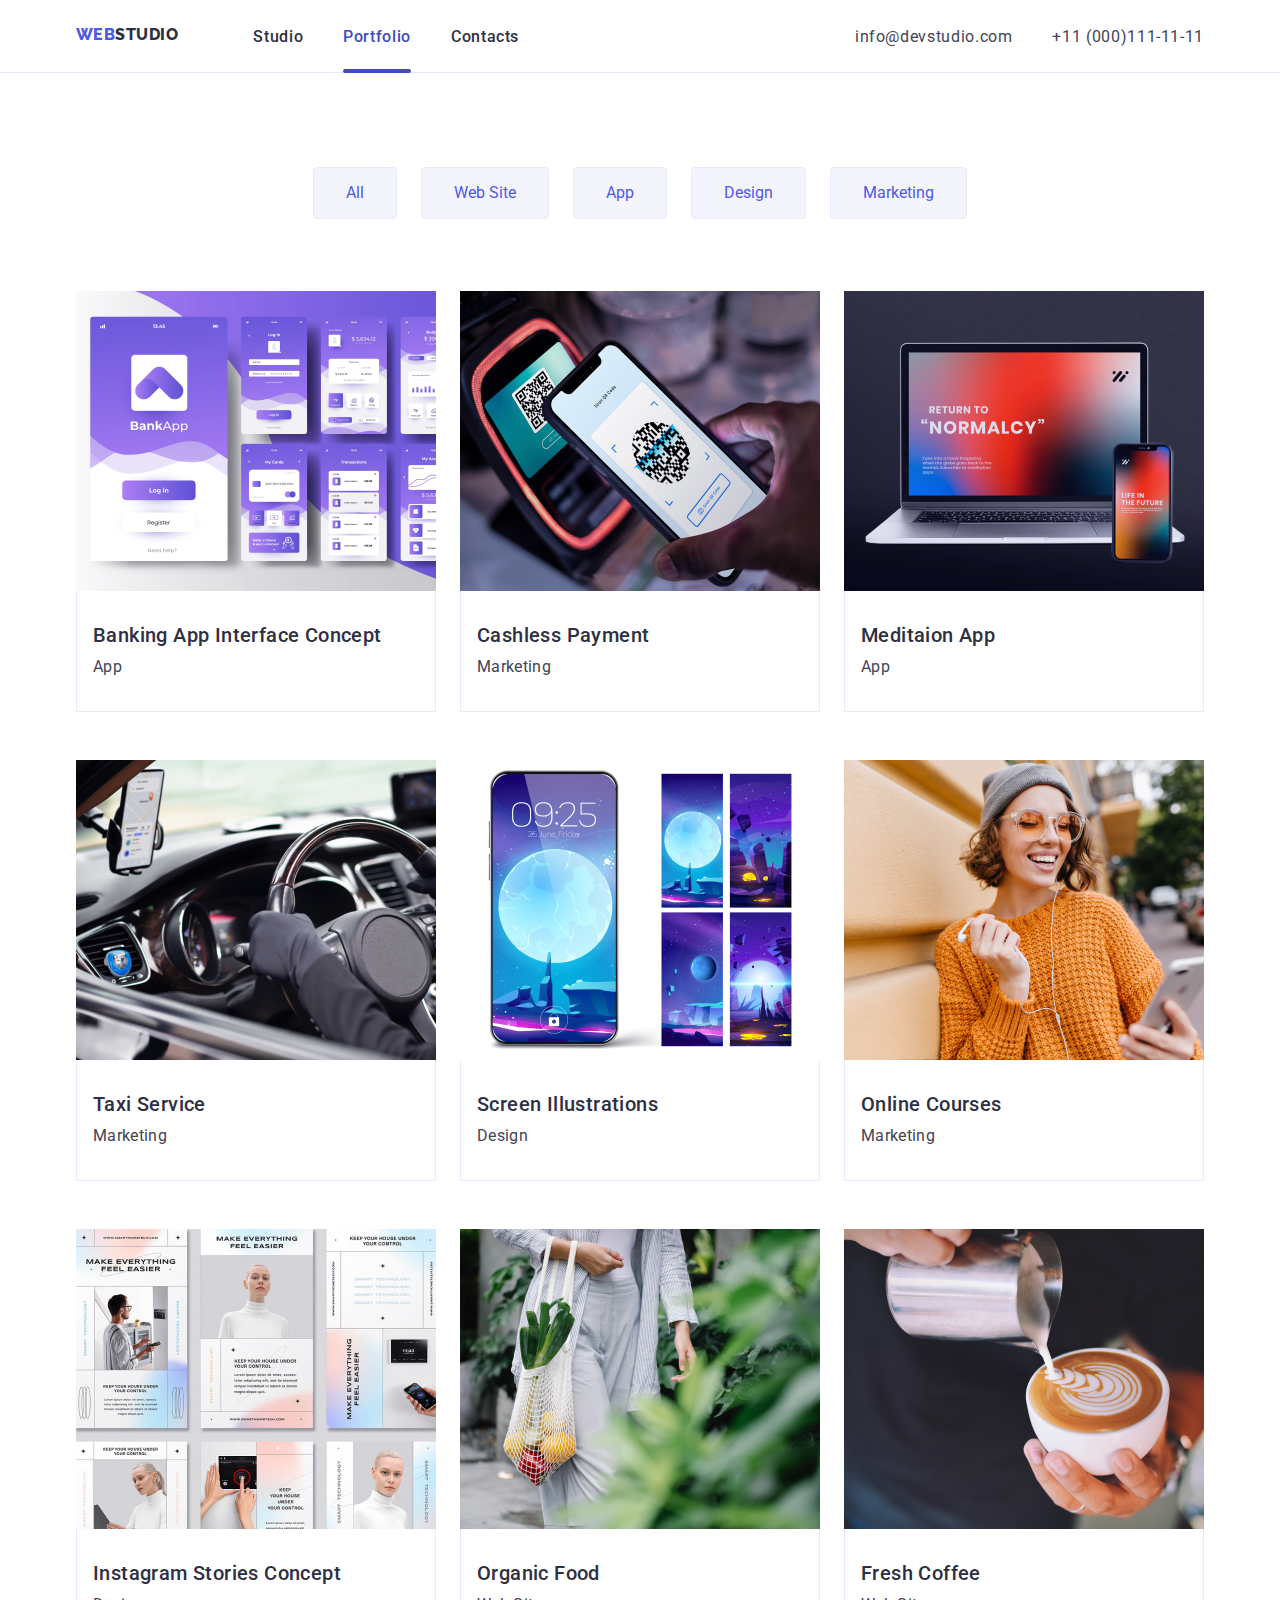
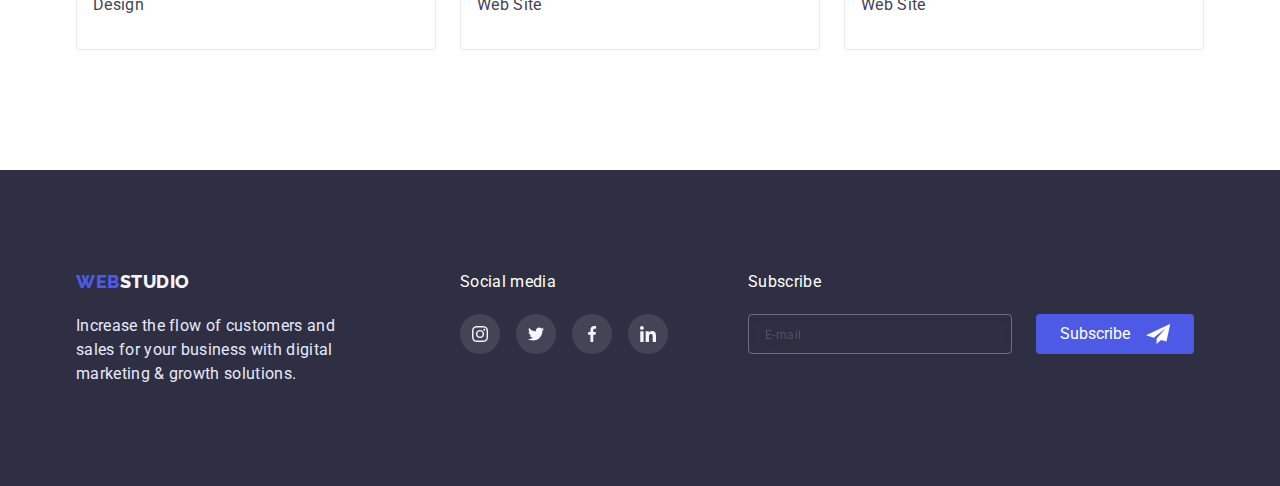
==== portfolio.html @ bab743cb "Initial commit" ====
<!DOCTYPE html>
<html lang="en">
<head>
	<meta http-equiv="X-UA-Compatible" content="IE=edge">
	<meta name="viewport" content="width=device-width, initial-scale=1.0">
	<meta charset="UTF-8">
	<link rel="stylesheet" href="style/modern-normalize.css">
	<link rel="stylesheet" href="style/style.css">
	<link rel="preconnect" href="https://fonts.googleapis.com">
	<link rel="preconnect" href="https://fonts.gstatic.com" crossorigin>
	<link href="https://fonts.googleapis.com/css2?family=Raleway:wght@800&family=Roboto:wght@400;500;700&display=swap"
	      rel="stylesheet">
	<title>studio</title>
</head>
<body>
<!--header-->
<header class="header">
	<div class="container">
		<nav class="header__nav nav">
			<a class="header__logo logo-text" href="#"><span>web</span>studio</a>
			<ul class="header__menu">
				<li class="header__menu-item">
					<a class="header__link" href="index.html">
						Studio
					</a>
				</li>
				<li class="header__menu-item">
					<a class="header__link current-page" href="portfolio.html">
						Portfolio
					</a>
				</li>
				<li class="header__menu-item">
					<a class="header__link" href="#">
						Contacts
					</a>
				</li>
			</ul>
			<ul class="header__contacts">
				<li class="header__contacts-item mail">
					<a class="header__contacts-link" href="mailto:info@devstudio.com">
						info@devstudio.com
					</a>
				</li>
				<li class="header__contacts-item phone">
					<a class="header__contacts-link" href="tel:+110001111111">
						+11 (000)111-11-11
					</a>
				</li>
			</ul>
		</nav>
	</div>
</header>
<!--main-->
<main>
	<section class="section portfolio__content">
		<div class="container">
			<ul class="portfolio__nav">
				<li class="portfolio__nav-items">
					<button class="portfolio__nav-btn" type="button">All</button>
				</li>
				<li class="portfolio__nav-items">
					<button class="portfolio__nav-btn" type="button">Web Site</button>
				</li>
				<li class="portfolio__nav-items">
					<button class="portfolio__nav-btn" type="button">App</button>
				</li>
				<li class="portfolio__nav-items">
					<button class="portfolio__nav-btn" type="button">Design</button>
				</li>
				<li class="portfolio__nav-items">
					<button class="portfolio__nav-btn" type="button">Marketing</button>
				</li>
			</ul>
			<ul class="portfolio__grid">
				<li class="portfolio__grid-cell">
					<a class="portfolio__grid-link" target="_blank" href="#">
						<div class="portfolio-link-img">
							<img class="portfolio__grid-img" alt="bank" src="./img/portfolio/desk/img-8.jpg">
							<div class="portfolio__grid_link-overflow">
								<div class="overflow">Р14 Stylish and User-Friendly App Design Concepts · Task Manager
									App · Calorie Tracker App · Exotic Fruit Ecommerce App · Cloud Storage App
								</div>
							</div>
						</div>
						<div class="portfolio__grid-sub">
							<h3>Banking App Interface Concept</h3>
							<p>App</p>
						</div>
					</a>
				</li>
				<li class="portfolio__grid-cell">
					<a class="portfolio__grid-link" target="_blank" href="#">
						<div class="portfolio-link-img">
							<img class="portfolio__grid-img" alt="payment" src="./img/portfolio/desk/img-7.jpg">
							<div class="portfolio__grid_link-overflow">
								<div class="overflow">Р14 Stylish and User-Friendly App Design Concepts · Task Manager
									App · Calorie Tracker App · Exotic Fruit Ecommerce App · Cloud Storage App
								</div>
							</div>
						</div>
						<div class="portfolio__grid-sub">
							<h3>Cashless Payment</h3>
							<p>Marketing</p>
						</div>
					</a>
				</li>
				<li class="portfolio__grid-cell">
					<a class="portfolio__grid-link" target="_blank" href="#">


						<div class="portfolio-link-img">
							<img class="portfolio__grid-img" alt="meditation" src="./img/portfolio/desk/img-6.jpg">
							<div class="portfolio__grid_link-overflow">
								<div class="overflow">Р14 Stylish and User-Friendly App Design Concepts · Task Manager
									App · Calorie Tracker App · Exotic Fruit Ecommerce App · Cloud Storage App
								</div>
							</div>
						</div>

						<div class="portfolio__grid-sub">
							<h3>Meditaion App</h3>
							<p>App</p>
						</div>
					</a>
				</li>
				<li class="portfolio__grid-cell">
					<a class="portfolio__grid-link" target="_blank" href="#">
						<div class="portfolio-link-img">
							<img class="portfolio__grid-img" alt="image taxi" src="./img/portfolio/desk/img-5.jpg">
							<div class="portfolio__grid_link-overflow">
								<div class="overflow">Р14 Stylish and User-Friendly App Design Concepts · Task Manager
									App · Calorie Tracker App · Exotic Fruit Ecommerce App · Cloud Storage App
								</div>
							</div>
						</div>
						<div class="portfolio__grid-sub">
							<h3>Taxi Service</h3>
							<p>Marketing</p>
						</div>
					</a>
				</li>
				<li class="portfolio__grid-cell">
					<a class="portfolio__grid-link" target="_blank" href="#">
						<div class="portfolio-link-img">
							<img class="portfolio__grid-img" alt="screen" src="./img/portfolio/desk/img-4.jpg">
							<div class="portfolio__grid_link-overflow">
								<div class="overflow">Р14 Stylish and User-Friendly App Design Concepts · Task Manager
									App · Calorie Tracker App · Exotic Fruit Ecommerce App · Cloud Storage App
								</div>
							</div>
						</div>

						<div class="portfolio__grid-sub">
							<h3>Screen Illustrations</h3>
							<p>Design</p>
						</div>
					</a>
				</li>
				<li class="portfolio__grid-cell">
					<a class="portfolio__grid-link" target="_blank" href="#">
						<div class="portfolio-link-img">
							<img class="portfolio__grid-img" alt="online courses" src="./img/portfolio/desk/img-3.jpg">
							<div class="portfolio__grid_link-overflow">
								<div class="overflow">Р14 Stylish and User-Friendly App Design Concepts · Task Manager
									App · Calorie Tracker App · Exotic Fruit Ecommerce App · Cloud Storage App
								</div>
							</div>
						</div>
						<div class="portfolio__grid-sub">
							<h3>Online Courses</h3>
							<p>Marketing</p>
						</div>
					</a>
				</li>
				<li class="portfolio__grid-cell">
					<a class="portfolio__grid-link" target="_blank" href="#">
						<div class="portfolio-link-img">
							<img class="portfolio__grid-img" alt="instagram stories"
							     src="./img/portfolio/desk/img-2.jpg">
							<div class="portfolio__grid_link-overflow">
								<div class="overflow">Р14 Stylish and User-Friendly App Design Concepts · Task Manager
									App · Calorie Tracker App · Exotic Fruit Ecommerce App · Cloud Storage App
								</div>
							</div>
						</div>
						<div class="portfolio__grid-sub">
							<h3>Instagram Stories Concept</h3>
							<p>Design</p>
						</div>
					</a>
				</li>
				<li class="portfolio__grid-cell">
					<a class="portfolio__grid-link" target="_blank" href="#">
						<div class="portfolio-link-img">
							<img class="portfolio__grid-img" alt="organic food" src="./img/portfolio/desk/img-1.jpg">
							<div class="portfolio__grid_link-overflow">
								<div class="overflow">Р14 Stylish and User-Friendly App Design Concepts · Task Manager
									App · Calorie Tracker App · Exotic Fruit Ecommerce App · Cloud Storage App
								</div>
							</div>
						</div>
						<div class="portfolio__grid-sub">
							<h3>Organic Food</h3>
							<p>Web Site</p>
						</div>
					</a>
				</li>
				<li class="portfolio__grid-cell">
					<a class="portfolio__grid-link" target="_blank" href="#">
						<div class="portfolio-link-img">
							<img class="portfolio__grid-img" alt="fresh coffee" src="./img/portfolio/desk/img.jpg">
							<div class="portfolio__grid_link-overflow">
								<div class="overflow">Р14 Stylish and User-Friendly App Design Concepts · Task Manager
									App · Calorie Tracker App · Exotic Fruit Ecommerce App · Cloud Storage App
								</div>
							</div>
						</div>
						<div class="portfolio__grid-sub">
							<h3>Fresh Coffee</h3>
							<p>Web Site</p>
						</div>
					</a>
				</li>
			</ul>
		</div>
	</section>
</main>
<!--footer-->
<footer class="footer">
	<div class="container">
		<div class="footer__logo">
			<a class="footer__logo-link logo-text footer__margin" href="#">
				<span>web</span>studio
			</a>
			<p>
				Increase the flow of customers and sales for your business with digital marketing & growth solutions.
			</p>
		</div>
		<div class="footer__social">
			<p class="footer__margin">Social media</p>
			<ul class="social__icons">
				<li class="social__icon">
					<a href="#" class="social__svg-bg">
						<svg>
							<use xlink:href="./img/svg/sprite.svg#icon-instagram-2"></use>
						</svg>
					</a>
				</li>
				<li class="social__icon">
					<a href="#" class="social__svg-bg">
						<svg>
							<use xlink:href="./img/svg/sprite.svg#icon-twitter-1"></use>
						</svg>
					</a>
				</li>
				<li class="social__icon">
					<a href="#" class="social__svg-bg">
						<svg>
							<use xlink:href="./img/svg/sprite.svg#icon-facebook-1"></use>
						</svg>
					</a>
				</li>
				<li class="social__icon">
					<a href="#" class="social__svg-bg">
						<svg>
							<use xlink:href="./img/svg/sprite.svg#icon-linkedin-1"></use>
						</svg>
					</a>
				</li>
			</ul>
		</div>
		<div class="footer__subscribe">
			<p class="footer__margin">Subscribe</p>
			<div class="footer__subscribe-form">
				<label for="e-mail"></label>
				<input type="email" name="e-mail" id="e-mail" placeholder="E-mail">
				<button class="subscribe-btn" type="submit">Subscribe
					<svg>
						<use xlink:href="./img/svg/sprite.svg#icon-icon-send"></use>
					</svg>
				</button>
			</div>
		</div>
	</div>
</footer>
</body>
</html>
---- style/style.css ----
:root {
	/*focused / active states / links*/
	--color-iris       : #4d5ae5;

	/*call to actions*/
	--color-cta-ocean  : #404bbf;

	/*overlays / shadows / headings*/
	--color-navyblue   : #2e2f42;

	/*valid fields / success messages*/
	--color-green      : #31d0aa;

	/*body text*/
	--color-stale      : #434455;

	/*helper text  /  deemphasized text*/
	--color-lightstale : #8e8f99;

	/*accent color / hairlines  /subtle backgrounds*/
	--color-cornflover : #e7e9fc;

	/*light mode backgrounds and light mode Dialogs/alerts*/
	--color-cloud      : #f4f4fd;

	/*overlay modal*/
	--color-nbmodal    : #2e2f42;

	/*hero image background*/
	--color-bg-grey    : #2e2f42 .7;
	}


img {
	display   : block;
	max-width : 100%;
	}


ol, ul {
	list-style : none;
	padding    : 0;
	margin     : 0;
	}


button {
	display          : block;
	cursor           : pointer;
	padding          : 16px 32px;
	border           : none;
	border-radius    : 4px;
	background-color : var(--color-iris);
	color            : #ffffff;
	transition       : background-color 250ms cubic-bezier(0.4, 0, 0.2, 1), box-shadow 250ms cubic-bezier(0.4, 0, 0.2, 1);
	}


button:hover,
button:focus,
button:active {
	box-shadow       : 0 4px 4px rgba(0, 0, 0, 0.15);
	background-color : var(--color-cta-ocean);
	}


body {
	position       : relative;
	font-family    : "Roboto", sans-serif;
	font-weight    : 400;
	font-size      : 16px;
	letter-spacing : 0.02em;
	line-height    : calc(24 / 16);
	color          : var(--color-navyblue);
	}


h1, h2, h3, h4, h5, p {
	margin : 0;
	}


h1 {
	font-weight    : 700;
	font-size      : 56px;
	letter-spacing : 0.02em;
	line-height    : calc(60 / 56);
	}


h2 {
	font-weight    : 700;
	font-size      : 36px;
	letter-spacing : 0.02em;
	line-height    : calc(40 / 36);
	}


h3 {
	font-weight    : 500;
	font-size      : 20px;
	letter-spacing : 0.02em;
	line-height    : calc(24 / 20);
	}


a {
	font-weight     : 700;
	font-size       : 12px;
	letter-spacing  : 0.04em;
	line-height     : calc(16 / 12);
	text-decoration : underline;
	color           : var(--color-iris);
	transition      : color 250ms cubic-bezier(0.4, 0, 0.2, 1), fill 250ms cubic-bezier(0.4, 0, 0.2, 1);
	}


svg {
	transition : fill 250ms cubic-bezier(0.4, 0, 0.2, 1);
	}


a:focus,
a:hover,
a:active {
	color : var(--color-cta-ocean);
	}


.container {
	width     : 100%;
	max-width : 1158px;
	padding   : 0 15px;
	margin    : 0 auto;
	}


.section {
	padding-top    : 120px;
	padding-bottom : 120px;
	}


/*log*/
.logo-text {
	font-family     : "Raleway", sans-serif;
	font-weight     : 800;
	font-size       : 18px;
	line-height     : calc(24 / 18);
	letter-spacing  : 0.03em;
	text-transform  : uppercase;
	text-decoration : none;
	color           : var(--color-navyblue);
	transition      : fill 250ms cubic-bezier(0.4, 0, 0.2, 1);
	}


.logo-text span {
	color : var(--color-iris);
	}


/*header */

.header {
	padding       : 24px 0;
	border-bottom : 1px solid var(--color-cornflover)
	}


.header a {
	font-size       : 16px;
	text-decoration : none;
	vertical-align  : middle;
	}


.header__nav {
	display : flex;
	}


.header__logo {
	margin-right : 75px;
	color        : var(--color-navyblue);
	}


.header__menu {
	display      : flex;
	margin-right : auto;
	gap          : 40px;
	}


.header__link {
	color : var(--color-navyblue)
	}


.header__menu a {
	font-weight : 500;
	}


.header__contacts {
	display         : flex;
	justify-content : end;
	gap             : 40px;
	}


.header__contacts-link {
	font-weight : 400;
	color       : var(--color-stale);
	}


.header__menu-item {
	position   : relative;
	transition : color 250ms cubic-bezier(0.4, 0, 0.2, 1);
	}


.header__menu-item:focus,
.header__menu-item:hover,
.header__menu-item:active {
	color : var(--color-cta-ocean);
	}


.current-page {
	color : var(--color-cta-ocean);
	}


.current-page::before {
	position         : absolute;
	bottom           : -25px;
	content          : "";
	width            : 100%;
	height           : 4px;
	background-color : var(--color-cta-ocean);
	border-radius    : 2px;
	}


/*hero*/

.hero {
	padding         : 188px 0;
	background      : linear-gradient(rgba(46, 47, 66, 0.7), rgba(46, 47, 66, 0.7)
	), url("../img/studio/desk/hero/people-office 1.jpg");
	background-size : cover;
	}


.hero__h1 {
	text-align    : center;
	color         : #ffffff;
	margin-bottom : 48px;
	}


.hero__btn {
	margin : 0 auto;
	}


/*feature*/

.feature__blocks {
	display : flex;
	gap     : 24px;
	}


.feature__block h3 {
	margin : 8px 0;
	}


.feature__block p {
	color : var(--color-stale);
	}


.feature__block-img {
	padding          : 24px 100px;
	background-color : var(--color-cloud);
	}


.feature__block svg {
	height : 64px;
	width  : 64px;
	}


/*what are we doing*/

.about {
	padding-top : 0;
	}


.about__h2 {
	text-align    : center;
	margin-bottom : 72px;
	}


.about__images {
	display         : flex;
	justify-content : space-between;
	}


/*team*/

.team {
	background-color : var(--color-cloud);
	}


.team__h2 {
	text-align    : center;
	margin-bottom : 72px;
	}


.team__cards {
	display         : flex;
	justify-content : space-around;
	}


.team__card {
	background-color : #ffffff;
	box-shadow       : 0 1px 6px rgba(46, 47, 66, 0.08), 0 1px 1px rgba(46, 47, 66, 0.16), 0 2px 1px rgba(46, 47, 66, 0.08);
	border-radius    : 0 0 4px 4px;
	}


.team__card-text {
	padding    : 32px 16px;
	text-align : center;
	}


.team__card-text p {
	margin : 8px 0;
	color  : var(--color-stale);
	}


.social__icons {
	display : flex;
	gap     : 24px;
	}


.social__svg-bg svg {
	display : block;
	width   : 16px;
	height  : 16px;
	}


.social__svg-bg {
	display          : block;
	padding          : 12px;
	border-radius    : 50px;
	background-color : var(--color-iris);
	fill             : var(--color-cloud);
	transition       : background-color 250ms cubic-bezier(0.4, 0, 0.2, 1);
	}


.social__svg-bg:hover,
.social__svg-bg:focus,
.social__svg-bg:active {
	background-color : var(--color-cta-ocean);
	}


/*customers*/

.customers__h2 {
	text-align    : center;
	margin-bottom : 72px;
	}


.customers__cards {
	display         : flex;
	justify-content : space-around;
	}


.customers__card {
	display : block;
	}


.customers__link {
	display       : block;
	padding       : 16px 32px;
	border        : 1px solid var(--color-lightstale);
	border-radius : 4px;
	fill          : var(--color-lightstale);
	transition    : fill 250ms cubic-bezier(0.4, 0, 0.2, 1), border-color 250ms cubic-bezier(0.4, 0, 0.2, 1);
	}


.customers__link svg {
	width  : 102px;
	height : 56px;

	}


.customers__link:hover,
.customers__link:focus,
.customers__link:active {
	fill         : var(--color-cta-ocean);
	border-color : var(--color-cta-ocean);
	}


/*footer*/
.footer {
	padding          : 100px 0;
	background-color : var(--color-navyblue);
	color            : #ffffff;
	}


.footer .container {
	display : flex;
	}


.footer__logo {
	margin-right : 120px;
	}


.footer__logo-link {
	color : var(--color-cloud);
	}


.footer__logo p {
	color     : var(--color-cornflover);
	max-width : 264px;
	}


.footer__social {
	max-width    : 208px;
	margin-right : 80px;
	}


.footer__social .social__icons {
	gap : 16px;
	}


.footer__social .social__svg-bg {
	background: rgba(255, 255, 255, 0.1);
	border-radius : 50px;
	transition: background-color 250ms cubic-bezier(0.4, 0, 0.2, 1);
	}


.footer__social .social__svg-bg:hover,
.footer__social .social__svg-bg:active,
.footer__social .social__svg-bg:focus {
	background-color : var(--color-green);
	}


.footer__subscribe-form {
	display : flex;
	}


.footer__subscribe-form input {
	display          : block;
	margin-right     : 24px;
	width            : 264px;
	background-color : transparent;
	border           : 1px solid rgba(255, 255, 255, 0.3);
	filter           : drop-shadow(0px 4px 4px rgba(0, 0, 0, 0.15));
	border-radius    : 4px;
	padding          : 8px 0 8px 16px;
	transition: box-shadow 250ms cubic-bezier(0.4, 0, 0.2, 1), border-color 250ms cubic-bezier(0.4, 0, 0.2, 1);
	}


.footer__subscribe-form input:focus {
	border-color : var(--color-iris);
	outline      : none;
	box-shadow   : 0 2px 5px rgba(0, 0, 0, 0.2);
	}

.footer__subscribe-form input:hover{
	border-color : var(--color-cta-ocean);
	}



.subscribe-btn {
	align-items : center;
	padding     : 8px 24px;
	display     : flex;
	gap         : 16px;
	fill        : #ffffff;
	}


.subscribe-btn svg {
	display : block;
	height  : 24px;
	width   : 24px;
	}


.footer__margin {
	display       : block;
	margin-bottom : 20px;
	}


/*portfolio*/
.portfolio__content {
	padding-top : 94px;
	}


.portfolio__nav {
	display         : flex;
	margin-bottom   : 72px;
	justify-content : center;
	gap             : 24px;
	}


.portfolio__nav-btn {
	background : var(--color-cloud);
	border     : 1px solid var(--color-cornflover);
	color      : var(--color-iris);
	transition : color 250ms cubic-bezier(0.4, 0, 0.2, 1), border-color 250ms cubic-bezier(0.4, 0, 0.2, 1), box-shadow 250ms cubic-bezier(0.4, 0, 0.2, 1), background-color 250ms cubic-bezier(0.4, 0, 0.2, 1);
	}


.portfolio__nav-btn:hover,
.portfolio__nav-btn:focus,
.portfolio__nav-btn:active {
	color        : #ffffff;
	border-color : var(--color-cta-ocean);
	box-shadow   : 0 3px 1px rgba(0, 0, 0, 0.1), 0 2px 1px rgba(0, 0, 0, 0.08), 0 2px 2px rgba(0, 0, 0, 0.12);
	}


.portfolio__grid {
	display         : flex;
	flex-wrap       : wrap;
	gap             : 48px 24px;
	justify-content : center;
	}


.portfolio__grid-link {
	text-decoration : none;
	}


.portfolio__grid-cell {
	transition : box-shadow 250ms cubic-bezier(0.4, 0, 0.2, 1);
	}


.portfolio__grid-cell:hover,
.portfolio__grid-cell:focus {
	box-shadow : 0 2px 1px rgba(46, 47, 66, 0.08), 0 1px 1px rgba(46, 47, 66, 0.16), 0 1px 6px rgba(46, 47, 66, 0.08);
	}


.portfolio__grid-sub {
	border     : 1px solid #e7e9fc;
	border-top : none;
	padding    : 32px 16px;
	}


.portfolio__grid-sub h3 {
	margin-bottom : 8px;
	color         : var(--color-navyblue);
	}


.portfolio__grid-sub p {
	color          : var(--color-stale);
	font-weight    : 400;
	font-size      : 16px;
	letter-spacing : 0.02em;
	line-height    : calc(24 / 16);
	}


.portfolio-link-img {
	position : relative;
	overflow : hidden;
	}


.portfolio__grid_link-overflow {
	bottom         : 0;
	height         : 0;
	position       : absolute;
	font-weight    : 400;
	font-size      : 16px;
	letter-spacing : 0.02em;
	line-height    : calc(24 / 16);
	color          : var(--color-cloud);
	background     : var(--color-iris);
	transition     : height 250ms cubic-bezier(0.4, 0, 0.2, 1);
	}


.overflow {
	padding : 40px 32px;
	}


.portfolio__grid-link:hover .portfolio__grid_link-overflow {
	height     : 100%;
	}


/*modal*/

.is-hidden {
	visibility     : hidden;
	opacity        : 0;
	pointer-events : none;
	}


.backdrop {
	transition: opacity 250ms cubic-bezier(0.4, 0, 0.2, 1),visibility 250ms cubic-bezier(0.4, 0, 0.2, 1);
	position         : fixed;
	top              : 0;
	left             : 0;
	width            : 100%;
	height           : 100%;
	background-color : rgba(0, 0, 0, 0.4);
	backdrop-filter  : blur(1px);
	align-items      : center;
	}


.modal {
	position         : relative;
	top              : 50%;
	left             : 50%;
	transform        : translateX(-50%) translateY(-50%);
	width            : 408px;
	min-height       : 584px;
	background-color : white;
	border-radius    : 4px;
	}


.modal__container {
	padding : 72px 24px 24px;
	}


.modal-form .modal__input {
	width         : 100%;
	height        : 40px;
	border-radius : 4px;
	border        : 1px solid #21212120;
	padding       : 11px 0 11px 38px;
	transition    : border-color 250ms cubic-bezier(0.4, 0, 0.2, 1), box-shadow 250ms cubic-bezier(0.4, 0, 0.2, 1);
	}


.modal-form .modal__input:focus {
	border-color : var(--color-iris);
	outline      : none;
	box-shadow   : 0 2px 5px rgba(0, 0, 0, 0.2);
	}


.modal-form .modal__input:focus + .modal-svg {
	fill : var(--color-iris);
	}
.modal input:hover + .modal-svg{
	fill : var(--color-iris);
	}

.modal-svg {
	position   : absolute;
	left       : 16px;
	bottom     : 8px;
	transition : fill 250ms cubic-bezier(0.4, 0, 0.2, 1);
	}


.field {
	position      : relative;
	height        : 58px;
	margin-bottom : 8px;
	}


.modal-form label {
	display        : flex;
	margin-bottom  : 4px;
	font-size      : 12px;
	line-height    : calc(14 / 12);
	color          : var(--color-lightstale);
	letter-spacing : 0.01em;
	}


.modal__h3 {
	font-size     : 16px;
	line-height   : calc(24 / 16);
	margin-bottom : 16px;
	text-align    : center;
	}


.modal .modal-close-btn {
	display          : block;
	height           : 24px;
	width            : 24px;
	position         : absolute;
	right            : 20px;
	top              : 20px;
	transition       : transform 800ms 200ms cubic-bezier(0.4, 0, 0.2, 1);
	cursor           : pointer;
	background-image : url("../img/svg/svg/closebtn-d.svg");
	}


.modal-close-btn:hover {
	transform        : rotate(180deg);
	background-image : url("../img/svg/svg/closetbn-a.svg");
	}


.textarea-input {
	height        : 138px;
	margin-bottom : 16px;
	}


.textarea-input textarea {
	height        : 120px;
	width         : 100%;
	border-radius : 4px;
	border        : 1px solid #21212120;
	padding       : 8px 16px;
	font-family   : inherit;
	transition    : border-color 250ms cubic-bezier(0.4, 0, 0.2, 1), box-shadow 250ms cubic-bezier(0.4, 0, 0.2, 1);
	}


textarea:focus {
	outline    : none;
	border     : 1px solid var(--color-iris);
	box-shadow : 0 2px 5px rgba(0, 0, 0, 0.2);
	}


textarea::placeholder,
input::placeholder {
	font-family    : inherit;
	line-height    : calc(16 / 12);
	letter-spacing : 0.04em;
	font-size      : 12px;
	color          : rgba(117, 117, 117, 0.5);
	}


textarea {
	width              : 100%;
	-webkit-box-sizing : border-box;
	-moz-box-sizing    : border-box;
	box-sizing         : border-box;
	}


.modal__checkbox {
	/*display: flex;*/
	align-items   : center;
	margin-bottom : 24px;
	}


.modal__checkbox a {
	padding-left: 4px;
	font-weight : 400;
	}


.modal__checkbox-option {
	display     : flex;
	position    : relative;
	margin      : 0;
	align-items : center;
	}


.modal__checkbox-input {
	display            : block;
	-moz-appearance    : none;
	-webkit-appearance : none;
	}


.modal__checkbox-img {
	display          : block;
	width            : 16px;
	height           : 16px;
	margin-right     : 8px;
	background-image : url("../img/svg/svg/check-dis.svg");
	transition       : .5s;
	}


.modal__checkbox-input:checked + .modal__checkbox-img {
	background-size     : contain;
	background-position : center;
	background-image    : url("../img/svg/svg/check-active.svg");
	}

.modal input:hover{
	border-color : var(--color-cta-ocean);
	box-shadow : 0 2px 5px rgba(0, 0, 0, 0.2);
	}
.modal textarea:hover{
	border-color : var(--color-cta-ocean);
	box-shadow : 0 2px 5px rgba(0, 0, 0, 0.2);
	}

.modal__btn {
	margin : 0 auto;
	width  : 169px;
	height : 56px;
	}
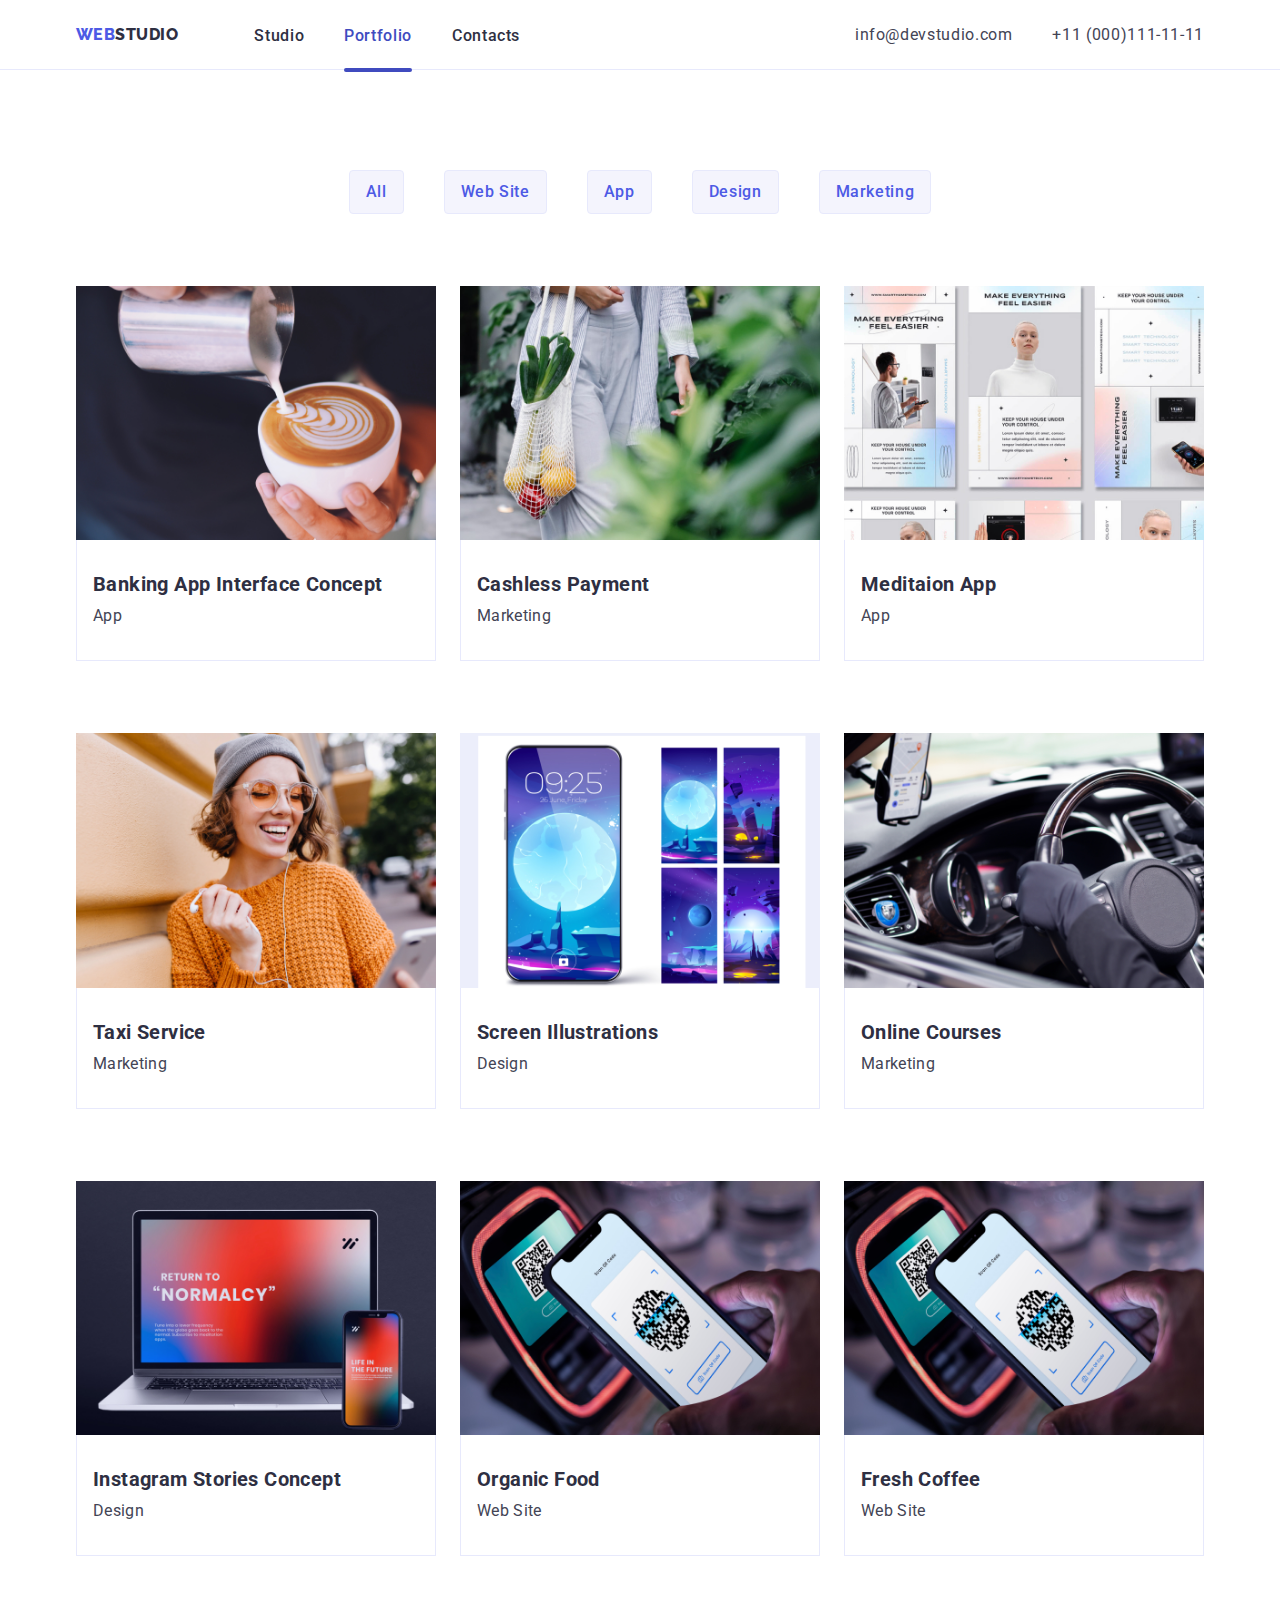
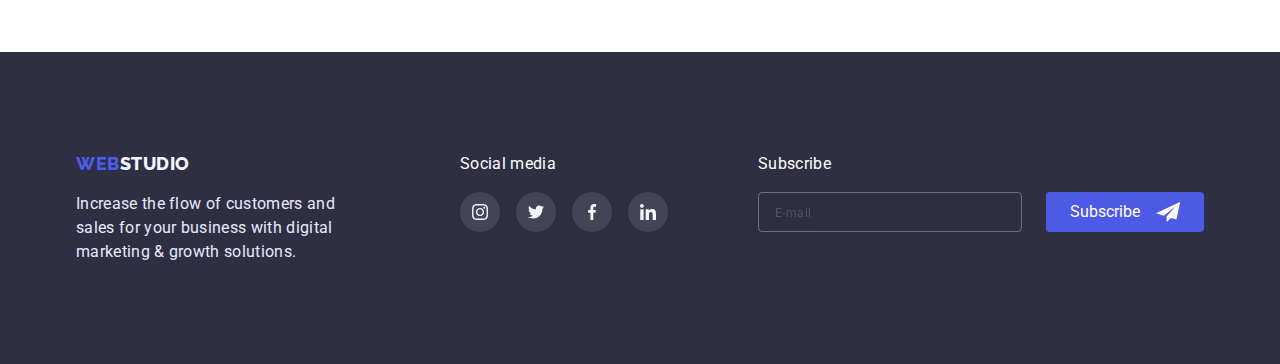
==== commit b3fb92c3: "portfolio" ====
--- a/portfolio.html
+++ b/portfolio.html
@@ -4,18 +4,23 @@
 	<meta http-equiv="X-UA-Compatible" content="IE=edge">
 	<meta name="viewport" content="width=device-width, initial-scale=1.0">
 	<meta charset="UTF-8">
-	<link rel="stylesheet" href="style/modern-normalize.css">
-	<link rel="stylesheet" href="style/style.css">
 	<link rel="preconnect" href="https://fonts.googleapis.com">
 	<link rel="preconnect" href="https://fonts.gstatic.com" crossorigin>
 	<link href="https://fonts.googleapis.com/css2?family=Raleway:wght@800&family=Roboto:wght@400;500;700&display=swap"
 	      rel="stylesheet">
+	<link rel="stylesheet" href="styles/modern-normalize.css">
+	<link rel="stylesheet" href="./styles/reset.css"/>
+	<link rel="stylesheet" href="./styles/vars.css"/>
+	<link rel="stylesheet" href="./styles/components.css"/>
+	<link rel="stylesheet" href="./styles/mobile.css"/>
+	<link rel="stylesheet" href="./styles/tablet.css"/>
+	<link rel="stylesheet" href="./styles/desktop.css"/>
 	<title>studio</title>
 </head>
 <body>
 <!--header-->
 <header class="header">
-	<div class="container">
+	<div class="container flex-header">
 		<nav class="header__nav nav">
 			<a class="header__logo logo-text" href="#"><span>web</span>studio</a>
 			<ul class="header__menu">
@@ -48,6 +53,11 @@
 				</li>
 			</ul>
 		</nav>
+		<button type="button" class="menu-toggle js-open-menu">
+			<svg width="32" height="32">
+				<use xlink:href="./img/svg/sprite.svg#icon-hamburger"></use>
+			</svg>
+		</button>
 	</div>
 </header>
 <!--main-->
@@ -56,26 +66,36 @@
 		<div class="container">
 			<ul class="portfolio__nav">
 				<li class="portfolio__nav-items">
-					<button class="portfolio__nav-btn" type="button">All</button>
+					<button class="portfolio__nav-btn button" type="button">All</button>
 				</li>
 				<li class="portfolio__nav-items">
-					<button class="portfolio__nav-btn" type="button">Web Site</button>
+					<button class="portfolio__nav-btn button" type="button">Web Site</button>
 				</li>
 				<li class="portfolio__nav-items">
-					<button class="portfolio__nav-btn" type="button">App</button>
+					<button class="portfolio__nav-btn button" type="button">App</button>
 				</li>
 				<li class="portfolio__nav-items">
-					<button class="portfolio__nav-btn" type="button">Design</button>
+					<button class="portfolio__nav-btn button" type="button">Design</button>
 				</li>
 				<li class="portfolio__nav-items">
-					<button class="portfolio__nav-btn" type="button">Marketing</button>
+					<button class="portfolio__nav-btn button" type="button">Marketing</button>
 				</li>
 			</ul>
 			<ul class="portfolio__grid">
 				<li class="portfolio__grid-cell">
 					<a class="portfolio__grid-link" target="_blank" href="#">
 						<div class="portfolio-link-img">
-							<img class="portfolio__grid-img" alt="bank" src="./img/portfolio/desk/img-8.jpg">
+							<img
+									class="portfolio__grid-img"
+									alt="bank"
+									src="./img/portfolio/desk/img-8.jpg"
+									srcset="./img/portfolio/mobile/img-8.jpg 396w,
+./img/portfolio/tablet/img-8.jpg 356w,
+./img/portfolio/desk/img-8.jpg 360w,
+./img/portfolio/mobile/img@2x-8.jpg 792w,
+./img/portfolio/tablet/img@2x-8.jpg 712w,
+./img/portfolio/desk/img@2x-8.jpg 720w"
+									sizes="(min-wight: 1200px) 360px, (min-wight: 768px) 356px, (min-wight: 480px) 396px, ">
 							<div class="portfolio__grid_link-overflow">
 								<div class="overflow">Р14 Stylish and User-Friendly App Design Concepts · Task Manager
 									App · Calorie Tracker App · Exotic Fruit Ecommerce App · Cloud Storage App
@@ -91,7 +111,17 @@
 				<li class="portfolio__grid-cell">
 					<a class="portfolio__grid-link" target="_blank" href="#">
 						<div class="portfolio-link-img">
-							<img class="portfolio__grid-img" alt="payment" src="./img/portfolio/desk/img-7.jpg">
+							<img
+									class="portfolio__grid-img"
+									alt="payment"
+									src="./img/portfolio/mobile/img-7.jpg"
+									srcset="./img/portfolio/mobile/img-7.jpg 396w,
+./img/portfolio/tablet/img-7.jpg 356w,
+./img/portfolio/desk/img-7.jpg 360w,
+./img/portfolio/mobile/img@2x-7.jpg 792w,
+./img/portfolio/tablet/img@2x-7.jpg 712w,
+./img/portfolio/desk/img@2x-7.jpg 720w"
+									sizes="(min-wight: 1200px) 360px, (min-wight: 768px) 356px, (min-wight: 480px) 396px, ">
 							<div class="portfolio__grid_link-overflow">
 								<div class="overflow">Р14 Stylish and User-Friendly App Design Concepts · Task Manager
 									App · Calorie Tracker App · Exotic Fruit Ecommerce App · Cloud Storage App
@@ -106,17 +136,24 @@
 				</li>
 				<li class="portfolio__grid-cell">
 					<a class="portfolio__grid-link" target="_blank" href="#">
-
-
-						<div class="portfolio-link-img">
-							<img class="portfolio__grid-img" alt="meditation" src="./img/portfolio/desk/img-6.jpg">
-							<div class="portfolio__grid_link-overflow">
-								<div class="overflow">Р14 Stylish and User-Friendly App Design Concepts · Task Manager
-									App · Calorie Tracker App · Exotic Fruit Ecommerce App · Cloud Storage App
-								</div>
-							</div>
-						</div>
-
+						<div class="portfolio-link-img">
+							<img
+									class="portfolio__grid-img"
+									alt="meditation"
+									src="./img/portfolio/mobile/img-6.jpg"
+									srcset="./img/portfolio/mobile/img-6.jpg 396w,
+./img/portfolio/tablet/img-6.jpg 356w,
+./img/portfolio/desk/img-6.jpg 360w,
+./img/portfolio/mobile/img@2x-6.jpg 792w,
+./img/portfolio/tablet/img@2x-6.jpg 712w,
+./img/portfolio/desk/img@2x-6.jpg 720w"
+									sizes="(min-wight: 1200px) 360px, (min-wight: 768px) 356px, (min-wight: 480px) 396px, ">
+							<div class="portfolio__grid_link-overflow">
+								<div class="overflow">Р14 Stylish and User-Friendly App Design Concepts · Task Manager
+									App · Calorie Tracker App · Exotic Fruit Ecommerce App · Cloud Storage App
+								</div>
+							</div>
+						</div>
 						<div class="portfolio__grid-sub">
 							<h3>Meditaion App</h3>
 							<p>App</p>
@@ -126,7 +163,17 @@
 				<li class="portfolio__grid-cell">
 					<a class="portfolio__grid-link" target="_blank" href="#">
 						<div class="portfolio-link-img">
-							<img class="portfolio__grid-img" alt="image taxi" src="./img/portfolio/desk/img-5.jpg">
+							<img
+									class="portfolio__grid-img"
+									alt="image taxi"
+									src="./img/portfolio/mobile/img-5.jpg"
+									srcset="./img/portfolio/mobile/img-5.jpg 396w,
+./img/portfolio/tablet/img-5.jpg 356w,
+./img/portfolio/desk/img-5.jpg 360w,
+./img/portfolio/mobile/img@2x-5.jpg 792w,
+./img/portfolio/tablet/img@2x-5.jpg 712w,
+./img/portfolio/desk/img@2x-5.jpg 720w"
+									sizes="(min-wight: 1200px) 360px, (min-wight: 768px) 356px, (min-wight: 480px) 396px, ">
 							<div class="portfolio__grid_link-overflow">
 								<div class="overflow">Р14 Stylish and User-Friendly App Design Concepts · Task Manager
 									App · Calorie Tracker App · Exotic Fruit Ecommerce App · Cloud Storage App
@@ -142,7 +189,17 @@
 				<li class="portfolio__grid-cell">
 					<a class="portfolio__grid-link" target="_blank" href="#">
 						<div class="portfolio-link-img">
-							<img class="portfolio__grid-img" alt="screen" src="./img/portfolio/desk/img-4.jpg">
+							<img
+									class="portfolio__grid-img"
+									alt="screen"
+									src="./img/portfolio/mobile/img-4.jpg"
+									srcset="./img/portfolio/mobile/img-4.jpg 396w,
+./img/portfolio/tablet/img-4.jpg 356w,
+./img/portfolio/desk/img-4.jpg 360w,
+./img/portfolio/mobile/img@2x-4.jpg 792w,
+./img/portfolio/tablet/img@2x-4.jpg 712w,
+./img/portfolio/desk/img@2x-4.jpg 720w"
+									sizes="(min-wight: 1200px) 360px, (min-wight: 768px) 356px, (min-wight: 480px) 396px, ">
 							<div class="portfolio__grid_link-overflow">
 								<div class="overflow">Р14 Stylish and User-Friendly App Design Concepts · Task Manager
 									App · Calorie Tracker App · Exotic Fruit Ecommerce App · Cloud Storage App
@@ -159,7 +216,17 @@
 				<li class="portfolio__grid-cell">
 					<a class="portfolio__grid-link" target="_blank" href="#">
 						<div class="portfolio-link-img">
-							<img class="portfolio__grid-img" alt="online courses" src="./img/portfolio/desk/img-3.jpg">
+							<img
+									class="portfolio__grid-img"
+									alt="online courses"
+									src="./img/portfolio/mobile/img-3.jpg"
+									srcset="./img/portfolio/mobile/img-3.jpg 396w,
+./img/portfolio/tablet/img-3.jpg 356w,
+./img/portfolio/desk/img-3.jpg 360w,
+./img/portfolio/mobile/img@2x-3.jpg 792w,
+./img/portfolio/tablet/img@2x-3.jpg 712w,
+./img/portfolio/desk/img@2x-3.jpg 720w"
+									sizes="(min-wight: 1200px) 360px, (min-wight: 768px) 356px, (min-wight: 480px) 396px, ">
 							<div class="portfolio__grid_link-overflow">
 								<div class="overflow">Р14 Stylish and User-Friendly App Design Concepts · Task Manager
 									App · Calorie Tracker App · Exotic Fruit Ecommerce App · Cloud Storage App
@@ -175,8 +242,17 @@
 				<li class="portfolio__grid-cell">
 					<a class="portfolio__grid-link" target="_blank" href="#">
 						<div class="portfolio-link-img">
-							<img class="portfolio__grid-img" alt="instagram stories"
-							     src="./img/portfolio/desk/img-2.jpg">
+							<img
+									class="portfolio__grid-img"
+									alt="instagram stories"
+									src="./img/portfolio/mobile/img-2.jpg"
+									srcset="./img/portfolio/mobile/img-2.jpg 396w,
+./img/portfolio/tablet/img-2.jpg 356w,
+./img/portfolio/desk/img-2.jpg 360w,
+./img/portfolio/mobile/img@2x-2.jpg 792w,
+./img/portfolio/tablet/img@2x-2.jpg 712w,
+./img/portfolio/desk/img@2x-2.jpg 720w"
+									sizes="(min-wight: 1200px) 360px, (min-wight: 768px) 356px, (min-wight: 480px) 396px, ">
 							<div class="portfolio__grid_link-overflow">
 								<div class="overflow">Р14 Stylish and User-Friendly App Design Concepts · Task Manager
 									App · Calorie Tracker App · Exotic Fruit Ecommerce App · Cloud Storage App
@@ -192,7 +268,17 @@
 				<li class="portfolio__grid-cell">
 					<a class="portfolio__grid-link" target="_blank" href="#">
 						<div class="portfolio-link-img">
-							<img class="portfolio__grid-img" alt="organic food" src="./img/portfolio/desk/img-1.jpg">
+							<img
+									class="portfolio__grid-img"
+									alt="organic food"
+									src="./img/portfolio/mobile/img-1.jpg"
+									srcset="./img/portfolio/mobile/img-1.jpg 396w,
+./img/portfolio/tablet/img-1.jpg 356w,
+./img/portfolio/desk/img-1.jpg 360w,
+./img/portfolio/mobile/img@2x-1.jpg 792w,
+./img/portfolio/tablet/img@2x-1.jpg 712w,
+./img/portfolio/desk/img@2x-1.jpg 720w"
+									sizes="(min-wight: 1200px) 360px, (min-wight: 768px) 356px, (min-wight: 480px) 396px, ">
 							<div class="portfolio__grid_link-overflow">
 								<div class="overflow">Р14 Stylish and User-Friendly App Design Concepts · Task Manager
 									App · Calorie Tracker App · Exotic Fruit Ecommerce App · Cloud Storage App
@@ -208,7 +294,18 @@
 				<li class="portfolio__grid-cell">
 					<a class="portfolio__grid-link" target="_blank" href="#">
 						<div class="portfolio-link-img">
-							<img class="portfolio__grid-img" alt="fresh coffee" src="./img/portfolio/desk/img.jpg">
+							<img
+									class="portfolio__grid-img"
+									alt="fresh coffee"
+									src="./img/portfolio/mobile/img.jpg"
+									srcset="./img/portfolio/mobile/img-1.jpg 396w,
+./img/portfolio/tablet/img-1.jpg 356w,
+./img/portfolio/desk/img-1.jpg 360w,
+./img/portfolio/mobile/img@2x-1.jpg 792w,
+./img/portfolio/tablet/img@2x-1.jpg 712w,
+./img/portfolio/desk/img@2x-1.jpg 720w"
+									sizes="(min-wight: 1200px) 360px, (min-wight: 768px) 356px, (min-wight: 480px) 396px, "
+							>
 							<div class="portfolio__grid_link-overflow">
 								<div class="overflow">Р14 Stylish and User-Friendly App Design Concepts · Task Manager
 									App · Calorie Tracker App · Exotic Fruit Ecommerce App · Cloud Storage App
@@ -274,7 +371,7 @@
 			<div class="footer__subscribe-form">
 				<label for="e-mail"></label>
 				<input type="email" name="e-mail" id="e-mail" placeholder="E-mail">
-				<button class="subscribe-btn" type="submit">Subscribe
+				<button class="subscribe-btn button" type="submit">Subscribe
 					<svg>
 						<use xlink:href="./img/svg/sprite.svg#icon-icon-send"></use>
 					</svg>
@@ -283,6 +380,71 @@
 		</div>
 	</div>
 </footer>
+
+<div class="menu-container js-menu-container" id="mobile-menu">
+	<button type="button" class="modal-close-btn js-close-menu"></button>
+	<ul class="modal__nav">
+		<li class="header__menu-item">
+			<a class="header__link current-page" href="index.html">
+				Studio
+			</a>
+		</li>
+		<li class="header__menu-item">
+			<a class="header__link" href="portfolio.html">
+				Portfolio
+			</a>
+		</li>
+		<li class="header__menu-item">
+			<a class="header__link" href="#">
+				Contacts
+			</a>
+		</li>
+	</ul>
+	<ul class="modal__address">
+		<li class="header__contacts-item phone">
+			<a class="header__contacts-link" href="mailto:info@devstudio.com">
+				+11 (000) 111-11-11
+			</a>
+		</li>
+		<li class="header__contacts-item mail">
+			<a class="header__contacts-link mail" href="tel:+110001111111">
+				info@devstudio.com
+			</a>
+		</li>
+	</ul>
+	<ul class="social__icons">
+		<li>
+			<a href="#" class="social__svg-bg">
+				<svg height="16" width="16">
+					<use xlink:href="./img/svg/sprite.svg#icon-instagram-2"></use>
+				</svg>
+			</a>
+		</li>
+		<li>
+			<a href="#" class="social__svg-bg">
+				<svg height="16" width="16">
+					<use xlink:href="./img/svg/sprite.svg#icon-twitter-1"></use>
+				</svg>
+			</a>
+		</li>
+		<li>
+			<a href="#" class="social__svg-bg">
+				<svg height="16" width="16">
+					<use xlink:href="./img/svg/sprite.svg#icon-facebook-1"></use>
+				</svg>
+			</a>
+		</li>
+		<li>
+			<a href="#" class="social__svg-bg">
+				<svg height="16" width="16">
+					<use xlink:href="./img/svg/sprite.svg#icon-linkedin-1"></use>
+				</svg>
+			</a>
+		</li>
+	</ul>
+</div>
+
+<script src="./js/mobile-menu.js"></script>
 </body>
 </html>
 
--- a/styles/vars.css
+++ b/styles/vars.css
@@ -0,0 +1,31 @@
+:root {
+	/*focused / active states / links*/
+	--color-iris       : #4d5ae5;
+
+	/*call to actions*/
+	--color-cta-ocean  : #404bbf;
+
+	/*overlays / shadows / headings*/
+	--color-navyblue   : #2e2f42;
+
+	/*valid fields / success messages*/
+	--color-green      : #31d0aa;
+
+	/*body text*/
+	--color-stale      : #434455;
+
+	/*helper text  /  deemphasized text*/
+	--color-lightstale : #8e8f99;
+
+	/*accent color / hairlines  /subtle backgrounds*/
+	--color-cornflover : #e7e9fc;
+
+	/*light mode backgrounds and light mode Dialogs/alerts*/
+	--color-cloud      : #f4f4fd;
+
+	/*overlay modal*/
+	--color-nbmodal    : #2e2f42;
+
+	/*hero image background*/
+	--color-bg-grey    : #2e2f42 .7;
+	}
--- a/styles/components.css
+++ b/styles/components.css
@@ -0,0 +1,92 @@
+body {
+	position       : relative;
+	font-family    : "Roboto", sans-serif;
+	font-weight    : 400;
+	font-size      : 16px;
+	letter-spacing : 0.02em;
+	line-height    : calc(24 / 16);
+	color          : var(--color-navyblue);
+	}
+h1 {
+	font-weight    : 700;
+	font-size      : 36px;
+	letter-spacing : 0.02em;
+	line-height    : calc(40 / 36);
+	}
+h2 {
+	font-weight    : 700;
+	font-size      : 36px;
+	letter-spacing : 0.02em;
+	line-height    : calc(40 / 36);
+	}
+h3 {
+	font-weight    : 700;
+	font-size      : 36px;
+	letter-spacing : 0.02em;
+	line-height    : calc(40 / 36);
+	}
+@media screen and (min-width: 768px) {
+	h1{
+		font-size      : 56px;
+		line-height    : calc(60 / 56);
+		}
+	}
+@media screen and (min-width: 1200px){
+	h3{
+		font-size: 20px;
+		line-height    : calc(24 / 20);
+		}
+	}
+
+
+a {
+	font-weight     : 700;
+	font-size       : 12px;
+	letter-spacing  : 0.04em;
+	line-height     : calc(16 / 12);
+	text-decoration : underline;
+	color           : var(--color-iris);
+	transition      : color 250ms cubic-bezier(0.4, 0, 0.2, 1), fill 250ms cubic-bezier(0.4, 0, 0.2, 1);
+	}
+a:focus,
+a:hover,
+a:active {
+	color : var(--color-cta-ocean);
+	}
+
+
+
+.button {
+	display          : block;
+	cursor           : pointer;
+	padding          : 16px 32px;
+	border           : none;
+	border-radius    : 4px;
+	background-color : var(--color-iris);
+	color            : #ffffff;
+	transition       : background-color 250ms cubic-bezier(0.4, 0, 0.2, 1), box-shadow 250ms cubic-bezier(0.4, 0, 0.2, 1);
+	}
+
+.button:hover,
+.button:focus,
+.button:active {
+	box-shadow       : 0 4px 4px rgba(0, 0, 0, 0.15);
+	background-color : var(--color-cta-ocean);
+	}
+
+.logo-text {
+	font-family     : "Raleway", sans-serif;
+	font-weight     : 800;
+	font-size       : 18px;
+	line-height     : calc(24 / 18);
+	letter-spacing  : 0.03em;
+	text-transform  : uppercase;
+	text-decoration : none;
+	color           : var(--color-navyblue);
+	transition      : fill 250ms cubic-bezier(0.4, 0, 0.2, 1);
+	}
+
+
+.logo-text span {
+	color : var(--color-iris);
+	}--- a/styles/mobile.css
+++ b/styles/mobile.css
@@ -0,0 +1,641 @@
+.container{
+	width: 100%;
+	padding-left: 16px;
+	padding-right: 16px;
+	margin: 0 auto;
+	}
+.section {
+	padding-top    : 96px;
+	padding-bottom : 96px;
+	}
+.header{
+	border-bottom : 1px solid var(--color-cornflover)
+	}
+.header__nav{
+	padding: 24px 0;
+	}
+.header__logo{
+	/*padding: 24px 0;*/
+	}
+.header__menu{
+	display: none;
+	}
+.header__contacts{
+	display: none;
+	}
+.flex-header{
+	display: flex;
+	justify-content: space-between;
+	align-items: center;
+	}
+.menu-toggle{
+	min-height: 40px;
+	min-width: 40px;
+	margin: 0;
+	padding: 0;
+	background-color: transparent;
+	cursor: pointer;
+	border: none;
+	border-radius: 50%;
+	outline: none;
+	}
+.menu-toggle:hover,
+.menu-toggle:hover,
+.menu-toggle:hover {
+	}
+.menu-container.is-open{
+	transform: translateX(0);
+	}
+.menu-container{
+	display: flex;
+	flex-direction: column;
+	/*flex-wrap: wrap;*/
+	justify-content: space-between;
+	/*align-items: end;*/
+	position: fixed;
+	top: 0;
+	left: 0;
+	width: 100vw;
+	height: 100vh;
+	padding: 40px;
+	background-color: #ffffff;
+	z-index: 999;
+	transform: translateX(100%);
+	transition: transform 250ms ease-in-out;
+	}
+.menu-container a{
+	color: var(--color-navyblue);
+	text-decoration: none;
+	font-size: 36px;
+	line-height: calc(40 / 36);
+	}
+.modal__nav{
+	margin-top: 40px;
+	margin-bottom : auto;
+	}
+.modal__nav :nth-child(2n) {
+	margin: 40px 0;
+	}
+.modal__address .mail{
+	margin-top: 40px;
+	color: var(--color-stale);
+	font-size: 20px;
+	line-height: calc(24 / 20);
+	font-weight: 500;
+	}
+.modal__address{
+	margin-bottom: 48px;
+	}
+.menu-container a:focus,
+.menu-container a:hover,
+.menu-container a:active {
+	color : var(--color-cta-ocean);
+	}
+
+.js-close-menu{
+	border: none;
+	background-color: transparent;
+	}
+
+.menu-toggle svg{
+	stroke: var(--color-navyblue);
+	}
+@media screen and (min-width: 480px) {
+	.container{
+		max-width : 426px;
+		}
+	}
+.hero {
+	padding         : 188px 0;
+	background      : linear-gradient(rgba(46, 47, 66, 0.7), rgba(46, 47, 66, 0.7)
+	), url("../img/studio/desk/hero/people-office-mob.webp");
+	background-size : cover;
+	max-width: 1440px;
+	}
+	@media (min-device-pixel-ratio: 2),
+	(min-resolution: 192dpi),
+	(min-resolution: 2dppx) {
+		.hero {
+			background-image: linear-gradient(rgba(46, 47, 66, 0.7), rgba(46, 47, 66, 0.7)
+			), url("../img/studio/desk/hero/people-office-mob@2.webp");
+			}
+		}
+
+@media screen and (min-width: 481px){
+	.hero{
+		background-image: linear-gradient(rgba(46, 47, 66, 0.7), rgba(46, 47, 66, 0.7)
+		), url("../img/studio/desk/hero/people-office-fab.webp");
+		}
+	}
+@media (min-device-pixel-ratio: 2),
+(min-resolution: 192dpi),
+(min-resolution: 2dppx) {
+	.hero {
+		background-image: linear-gradient(rgba(46, 47, 66, 0.7), rgba(46, 47, 66, 0.7)
+		), url("../img/studio/desk/hero/people-office-fab@2.webp");
+		}
+	}
+@media screen and (min-width: 769px){
+	.hero{
+		background-image: linear-gradient(rgba(46, 47, 66, 0.7), rgba(46, 47, 66, 0.7)
+		), url("../img/studio/desk/hero/people-office.webp");
+		}
+	}
+@media (min-device-pixel-ratio: 2),
+(min-resolution: 192dpi),
+(min-resolution: 2dppx) {
+	.hero {
+		background-image: linear-gradient(rgba(46, 47, 66, 0.7), rgba(46, 47, 66, 0.7)
+		), url("../img/studio/desk/hero/people-office@2x.webp");
+		}
+	}
+
+.hero__h1 {
+	text-align    : center;
+	color         : #ffffff;
+	margin-bottom : 72px;
+	}
+.hero__btn {
+	margin : 0 auto;
+	}
+.feature__blocks {
+	/*display : flex;*/
+	/*gap     : 24px;*/
+	}
+.feature__block h3 {
+	margin : 8px 0;
+	text-align: center;
+	}
+.feature__block p {
+	color : var(--color-stale);
+	}
+.feature__block svg {
+	display: none;
+	}
+.about {
+	display: none;
+	}
+.team {
+	background-color : var(--color-cloud);
+	}
+
+
+.team__h2 {
+	text-align    : center;
+	margin-bottom : 72px;
+	}
+.team__cards {
+	display         : flex;
+	flex-wrap: wrap;
+	gap: 72px;
+	justify-content : center;
+	}
+.team__card {
+	width: 264px;
+	background-color : #ffffff;
+	box-shadow       : 0 1px 6px rgba(46, 47, 66, 0.08), 0 1px 1px rgba(46, 47, 66, 0.16), 0 2px 1px rgba(46, 47, 66, 0.08);
+	border-radius    : 0 0 4px 4px;
+	}
+.team__card-text {
+	padding    : 32px 16px;
+	text-align : center;
+	}
+.team__card-text p {
+	margin : 8px 0;
+	color  : var(--color-stale);
+	}
+.social__icons {
+	display : flex;
+	justify-content: space-between;
+	}
+.social__svg-bg svg {
+	display : block;
+	width   : 16px;
+	height  : 16px;
+	}
+.social__svg-bg {
+	display          : block;
+	padding          : 12px;
+	border-radius    : 50px;
+	background-color : var(--color-iris);
+	fill             : var(--color-cloud);
+	transition       : background-color 250ms cubic-bezier(0.4, 0, 0.2, 1);
+	}
+.social__svg-bg:hover,
+.social__svg-bg:focus,
+.social__svg-bg:active {
+	background-color : var(--color-cta-ocean);
+	}
+.customers__h2 {
+	text-align    : center;
+	margin-bottom : 72px;
+	}
+.customers__cards {
+	display         : flex;
+	flex-wrap: wrap;
+	gap: 72px 16px;
+	justify-content : center;
+	}
+.customers__link {
+	display       : block;
+	padding       : 16px 32px;
+	border        : 1px solid var(--color-lightstale);
+	border-radius : 4px;
+	fill          : var(--color-lightstale);
+	transition    : fill 250ms cubic-bezier(0.4, 0, 0.2, 1), border-color 250ms cubic-bezier(0.4, 0, 0.2, 1);
+	}
+.customers__link svg {
+	width  : 102px;
+	height : 56px;
+	}
+.customers__link:hover,
+.customers__link:focus,
+.customers__link:active {
+	fill         : var(--color-cta-ocean);
+	border-color : var(--color-cta-ocean);
+	}
+.footer {
+	text-align: center;
+	padding          : 96px 0;
+	background-color : var(--color-navyblue);
+	color            : #ffffff;
+	}
+.footer__logo-link {
+	color : var(--color-cloud);
+	}
+.footer__logo{
+	margin-bottom: 72px;
+	margin-left: auto;
+	margin-right: auto;
+
+	max-width : 268px;
+	}
+.footer__logo p {
+	text-align: left;
+	color     : var(--color-cornflover);
+	}
+.footer__social {
+	max-width    : 208px;
+	margin-left: auto;
+	margin-right: auto;
+	margin-bottom: 72px;
+	}
+.footer__social .social__svg-bg {
+	background: rgba(255, 255, 255, 0.1);
+	border-radius : 50px;
+	transition: background-color 250ms cubic-bezier(0.4, 0, 0.2, 1);
+	}
+.footer__margin {
+	display       : block;
+	margin-bottom : 16px;
+	}
+
+.footer__social .social__svg-bg:hover,
+.footer__social .social__svg-bg:active,
+.footer__social .social__svg-bg:focus {
+	background-color : var(--color-iris);
+	}
+.footer .container {
+
+	}
+
+.footer__subscribe-form input {
+	display          : block;
+	margin: 16px auto;
+	width            : 100%;
+	background-color : transparent;
+	border           : 1px solid rgba(255, 255, 255, 0.3);
+	filter           : drop-shadow(0px 4px 4px rgba(0, 0, 0, 0.15));
+	border-radius    : 4px;
+	padding          : 8px 0 8px 16px;
+	transition: box-shadow 250ms cubic-bezier(0.4, 0, 0.2, 1), border-color 250ms cubic-bezier(0.4, 0, 0.2, 1);
+	}
+.footer__subscribe-form input:focus {
+	border-color : var(--color-iris);
+	outline      : none;
+	box-shadow   : 0 2px 5px rgba(0, 0, 0, 0.2);
+	}
+.footer__subscribe-form input:hover{
+	border-color : var(--color-cta-ocean);
+	}
+.subscribe-btn {
+	margin: auto;
+	align-items : center;
+	padding     : 8px 24px;
+	display     : flex;
+	gap         : 16px;
+	fill        : #ffffff;
+	}
+
+
+.subscribe-btn svg {
+	display : block;
+	height  : 24px;
+	width   : 24px;
+	}
+
+.is-hidden {
+	visibility     : hidden;
+	opacity        : 0;
+	pointer-events : none;
+	}
+
+
+.backdrop {
+	transition: opacity 250ms cubic-bezier(0.4, 0, 0.2, 1),visibility 250ms cubic-bezier(0.4, 0, 0.2, 1);
+	position         : fixed;
+	top              : 0;
+	left             : 0;
+	width            : 100%;
+	height           : 100%;
+	background-color : rgba(0, 0, 0, 0.4);
+	backdrop-filter  : blur(1px);
+	align-items      : center;
+	}
+
+
+.modal {
+	position         : relative;
+	top              : 50%;
+	left             : 50%;
+	transform        : translateX(-50%) translateY(-50%);
+	max-width            : 408px;
+	min-height       : 584px;
+	background-color : white;
+	border-radius    : 4px;
+	}
+
+
+.modal__container {
+	padding : 72px 24px 24px;
+	}
+
+
+.modal-form .modal__input {
+	width         : 100%;
+	height        : 40px;
+	border-radius : 4px;
+	border        : 1px solid #21212120;
+	padding       : 11px 0 11px 38px;
+	transition    : border-color 250ms cubic-bezier(0.4, 0, 0.2, 1), box-shadow 250ms cubic-bezier(0.4, 0, 0.2, 1);
+	}
+
+
+.modal-form .modal__input:focus {
+	border-color : var(--color-iris);
+	outline      : none;
+	box-shadow   : 0 2px 5px rgba(0, 0, 0, 0.2);
+	}
+
+
+.modal-form .modal__input:focus + .modal-svg {
+	fill : var(--color-iris);
+	}
+.modal input:hover + .modal-svg{
+	fill : var(--color-iris);
+	}
+
+.modal-svg {
+	position   : absolute;
+	left       : 16px;
+	bottom     : 8px;
+	transition : fill 250ms cubic-bezier(0.4, 0, 0.2, 1);
+	}
+
+
+.field {
+	position      : relative;
+	height        : 58px;
+	margin-bottom : 8px;
+	}
+
+
+.modal-form label {
+	display        : flex;
+	margin-bottom  : 4px;
+	font-size      : 12px;
+	line-height    : calc(14 / 12);
+	color          : var(--color-lightstale);
+	letter-spacing : 0.01em;
+	}
+
+
+.modal__h3 {
+	font-size     : 16px;
+	line-height   : calc(24 / 16);
+	margin-bottom : 16px;
+	text-align    : center;
+	}
+
+
+.modal-close-btn {
+	display          : block;
+	height           : 24px;
+	width            : 24px;
+	position         : absolute;
+	right            : 20px;
+	top              : 20px;
+	transition       : transform 800ms 200ms cubic-bezier(0.4, 0, 0.2, 1);
+	cursor           : pointer;
+	background-image : url("../img/svg/svg/closebtn-d.svg");
+	}
+
+
+.modal-close-btn:hover {
+	transform        : rotate(180deg);
+	background-image : url("../img/svg/svg/closetbn-a.svg");
+	}
+
+
+.textarea-input {
+	height        : 138px;
+	margin-bottom : 16px;
+	}
+
+
+.textarea-input textarea {
+	height        : 120px;
+	width         : 100%;
+	border-radius : 4px;
+	border        : 1px solid #21212120;
+	padding       : 8px 16px;
+	font-family   : inherit;
+	transition    : border-color 250ms cubic-bezier(0.4, 0, 0.2, 1), box-shadow 250ms cubic-bezier(0.4, 0, 0.2, 1);
+	}
+
+
+textarea:focus {
+	outline    : none;
+	border     : 1px solid var(--color-iris);
+	box-shadow : 0 2px 5px rgba(0, 0, 0, 0.2);
+	}
+
+
+textarea::placeholder,
+input::placeholder {
+	font-family    : inherit;
+	line-height    : calc(16 / 12);
+	letter-spacing : 0.04em;
+	font-size      : 12px;
+	color          : rgba(117, 117, 117, 0.5);
+	}
+
+
+textarea {
+	width              : 100%;
+	-webkit-box-sizing : border-box;
+	-moz-box-sizing    : border-box;
+	box-sizing         : border-box;
+	}
+
+
+.modal__checkbox {
+	/*display: flex;*/
+	align-items   : center;
+	margin-bottom : 24px;
+	}
+
+
+.modal__checkbox a {
+	padding-left: 4px;
+	font-weight : 400;
+	}
+
+
+.modal__checkbox-option {
+	display     : flex;
+	position    : relative;
+	margin      : 0;
+	align-items : center;
+	}
+
+
+.modal__checkbox-input {
+	display            : block;
+	-moz-appearance    : none;
+	-webkit-appearance : none;
+	}
+
+
+.modal__checkbox-img {
+	display          : block;
+	width            : 16px;
+	height           : 16px;
+	margin-right     : 8px;
+	background-image : url("../img/svg/svg/check-dis.svg");
+	transition       : .5s;
+	}
+
+
+.modal__checkbox-input:checked + .modal__checkbox-img {
+	background-size     : contain;
+	background-position : center;
+	background-image    : url("../img/svg/svg/check-active.svg");
+	}
+
+.modal input:hover{
+	border-color : var(--color-cta-ocean);
+	box-shadow : 0 2px 5px rgba(0, 0, 0, 0.2);
+	}
+.modal textarea:hover{
+	border-color : var(--color-cta-ocean);
+	box-shadow : 0 2px 5px rgba(0, 0, 0, 0.2);
+	}
+
+.modal__btn {
+	margin : 0 auto;
+	width  : 169px;
+	height : 56px;
+	}
+.portfolio__content{
+	padding-top: 48px;
+	}
+.portfolio__nav{
+	display: flex;
+	flex-wrap: wrap;
+	justify-content: center;
+	gap: 24px 40px;
+	margin-bottom: 48px;
+	}
+.portfolio__nav-btn {
+	letter-spacing: 0.04em;
+	line-height: calc(24 / 14);
+	font-weight: 500;
+	padding: 7px 16px;
+	background : var(--color-cloud);
+	border     : 1px solid var(--color-cornflover);
+	color      : var(--color-iris);
+	transition : color 250ms cubic-bezier(0.4, 0, 0.2, 1), border-color 250ms cubic-bezier(0.4, 0, 0.2, 1), box-shadow 250ms cubic-bezier(0.4, 0, 0.2, 1), background-color 250ms cubic-bezier(0.4, 0, 0.2, 1);
+	}
+.portfolio__nav-btn:hover,
+.portfolio__nav-btn:focus,
+.portfolio__nav-btn:active {
+	color        : #ffffff;
+	border-color : var(--color-cta-ocean);
+	box-shadow   : 0 3px 1px rgba(0, 0, 0, 0.1), 0 2px 1px rgba(0, 0, 0, 0.08), 0 2px 2px rgba(0, 0, 0, 0.12);
+	}
+.portfolio__grid {
+	display         : flex;
+	flex-wrap       : wrap;
+	gap             : 48px 24px;
+	justify-content : center;
+	}
+.portfolio__grid-link {
+	text-decoration : none;
+	}
+.portfolio__grid-cell {
+	transition : box-shadow 250ms cubic-bezier(0.4, 0, 0.2, 1);
+	}
+
+
+.portfolio__grid-cell:hover,
+.portfolio__grid-cell:focus {
+	box-shadow : 0 2px 1px rgba(46, 47, 66, 0.08), 0 1px 1px rgba(46, 47, 66, 0.16), 0 1px 6px rgba(46, 47, 66, 0.08);
+	}
+
+.portfolio__grid-sub h3 {
+	margin-bottom : 8px;
+	color         : var(--color-navyblue);
+	}
+
+
+.portfolio__grid-sub p {
+	color          : var(--color-stale);
+	font-weight    : 400;
+	font-size      : 16px;
+	letter-spacing : 0.02em;
+	line-height    : calc(24 / 16);
+	}
+.portfolio__grid-sub {
+	border     : 1px solid #e7e9fc;
+	border-top : none;
+	padding    : 32px 16px;
+
+	}
+
+.portfolio-link-img {
+	position : relative;
+	overflow : hidden;
+	}
+
+
+.portfolio__grid_link-overflow {
+	bottom         : 0;
+	height         : 0;
+	position       : absolute;
+	font-weight    : 400;
+	font-size      : 16px;
+	letter-spacing : 0.02em;
+	line-height    : calc(24 / 16);
+	color          : var(--color-cloud);
+	background     : var(--color-iris);
+	transition     : height 250ms cubic-bezier(0.4, 0, 0.2, 1);
+	}
+
+
+.overflow {
+	padding : 40px 32px;
+	}
+.portfolio__grid-link:hover .portfolio__grid_link-overflow {
+	height     : 100%;
+	}--- a/styles/tablet.css
+++ b/styles/tablet.css
@@ -0,0 +1,173 @@
+@media screen and (min-width: 768px) {
+	.container{
+		max-width : 766px;
+		padding-left: 15px;
+		padding-right: 15px;
+		}
+	.menu-toggle{
+		display: none;
+		}
+	.header{
+		}
+	.header a {
+		font-size       : 16px;
+		text-decoration : none;
+		vertical-align  : middle;
+		}
+
+
+	.header__nav {
+		display : flex;
+		align-items: center;
+		}
+
+
+	.header__logo {
+		margin-right : 75px;
+		color        : var(--color-navyblue);
+		}
+
+
+	.header__menu {
+		display      : flex;
+		gap          : 40px;
+		}
+
+
+	.header__link {
+		color : var(--color-navyblue)
+		}
+
+
+	.header__menu a {
+		font-weight : 500;
+		}
+	.flex-header{
+		display: block;
+		}
+
+	.header__contacts {
+		display: block;
+		}
+	.header__contacts a{
+		font-size: 12px;
+		line-height: calc(14 / 12);
+		}
+	.header__logo{
+		margin-right: 120px;
+		}
+	.header__menu{
+		margin-right: auto;
+		}
+	.header__logo{
+		padding: 24px 0;
+		}
+	.header__nav{
+		padding:0;
+		}
+
+
+	.header__contacts-link {
+		font-weight : 400;
+		color       : var(--color-stale);
+		}
+
+
+	.header__menu-item {
+		position   : relative;
+		transition : color 250ms cubic-bezier(0.4, 0, 0.2, 1);
+		}
+
+
+	.header__menu-item:focus,
+	.header__menu-item:hover,
+	.header__menu-item:active {
+		color : var(--color-cta-ocean);
+		}
+	.current-page {
+		color : var(--color-cta-ocean);
+		}
+	.current-page::before {
+		position         : absolute;
+		bottom           : -25px;
+		content          : "";
+		width            : 100%;
+		height           : 4px;
+		background-color : var(--color-cta-ocean);
+		border-radius    : 2px;
+		}
+	.hero__h1 {
+		margin-bottom : 36px;
+		}
+	.team__cards{
+		gap: 64px 24px;
+		}
+	.customers__cards{
+		gap: 72px 24px;
+		}
+	.footer .container{
+		display: flex;
+		flex-wrap: wrap;
+		}
+	.social__icons{
+		gap: 16px;
+		}
+	.footer__logo{
+		text-align: left;
+		max-width : 264px;
+		margin-left : 108px;
+		margin-right: 16px;
+		}
+	.footer__social{
+		text-align: left;
+		margin: 0;
+		}
+	.footer__subscribe-form input {
+		width: 264px;
+		margin: 0 24px 0 0;
+		}
+	.footer__subscribe{
+		text-align: left;
+		margin-left: 108px;
+		}
+	.footer__subscribe-form {
+		display: flex;
+		}
+	.portfolio__content{
+		padding-top: 64px;
+		}
+	.portfolio__nav{
+		margin-bottom: 64px;
+		flex-wrap: nowrap;
+		}
+
+	.portfolio__grid-sub {
+		max-width: 356px;
+		}
+
+	.portfolio-link-img {
+		max-width: 356px;
+		}
+	.portfolio__grid {
+		gap             : 72px 24px;
+		}
+	}
+@media screen and (min-width: 768px) and (max-width: 1200px){
+	.feature__blocks {
+		display : flex;
+		flex-wrap: wrap;
+		margin-left: -24px;
+		margin-top: -72px;
+		}
+	.feature__block{
+		flex-basis: calc(100% / 2 - 24px);
+		margin-left: 24px;
+		margin-top: 72px;
+		}
+	.portfolio__grid-sub{
+		min-height: 177px;
+		}
+	.portfolio__grid{
+		justify-content: start;
+		}
+	}--- a/styles/desktop.css
+++ b/styles/desktop.css
@@ -0,0 +1,91 @@
+@media screen and (min-width: 1200px) {
+	.container{
+		max-width: 1158px;
+		}
+
+
+
+	.header__logo{
+		margin-right: 76px;
+		}
+	.header__menu {
+		display      : flex;
+		}
+	.header__contacts {
+		display: flex;
+		justify-content : end;
+		gap             : 40px;
+		}
+	.header__contacts a{
+		font-size: 16px;
+		line-height: calc(24 / 16);
+		}
+	.hero__h1 {
+		margin-bottom : 48px;
+		}
+
+	.feature__block svg {
+		display: block;
+		justify-items: center;
+		}
+	.feature__block-img {
+		padding          : 24px 100px;
+		background-color : var(--color-cloud);
+		}
+	.feature__blocks {
+		gap: 24px;
+		display: flex;
+		}
+	.about {
+		padding-top : 0;
+		display: block;
+		}
+	.about__h2 {
+		text-align    : center;
+		margin-bottom : 72px;
+		}
+
+
+	.about__images {
+		display         : flex;
+		justify-content : space-between;
+		}
+	.team__cards{
+		flex-wrap: nowrap;
+		}
+
+	.customers__cards {
+		display         : flex;
+		flex-wrap: nowrap;
+		justify-content : space-between;
+		}
+	.footer {
+		padding : 100px 0;
+		}
+	.footer__logo {
+		margin : 0 120px 0 0;
+		}
+	.footer .container {
+		display : flex;
+		flex-wrap: nowrap;
+		}
+	.footer__social{
+		margin-right: auto;
+		}
+	.footer__subscribe{
+		margin: 0;
+		}
+	.portfolio__content{
+		padding-top: 100px;
+		}
+	.portfolio__nav{
+		margin-bottom: 72px;
+		}
+	.portfolio__grid-sub {
+		max-width: 360px;
+		}
+
+	.portfolio-link-img {
+		max-width: 360px;
+		}
+	}
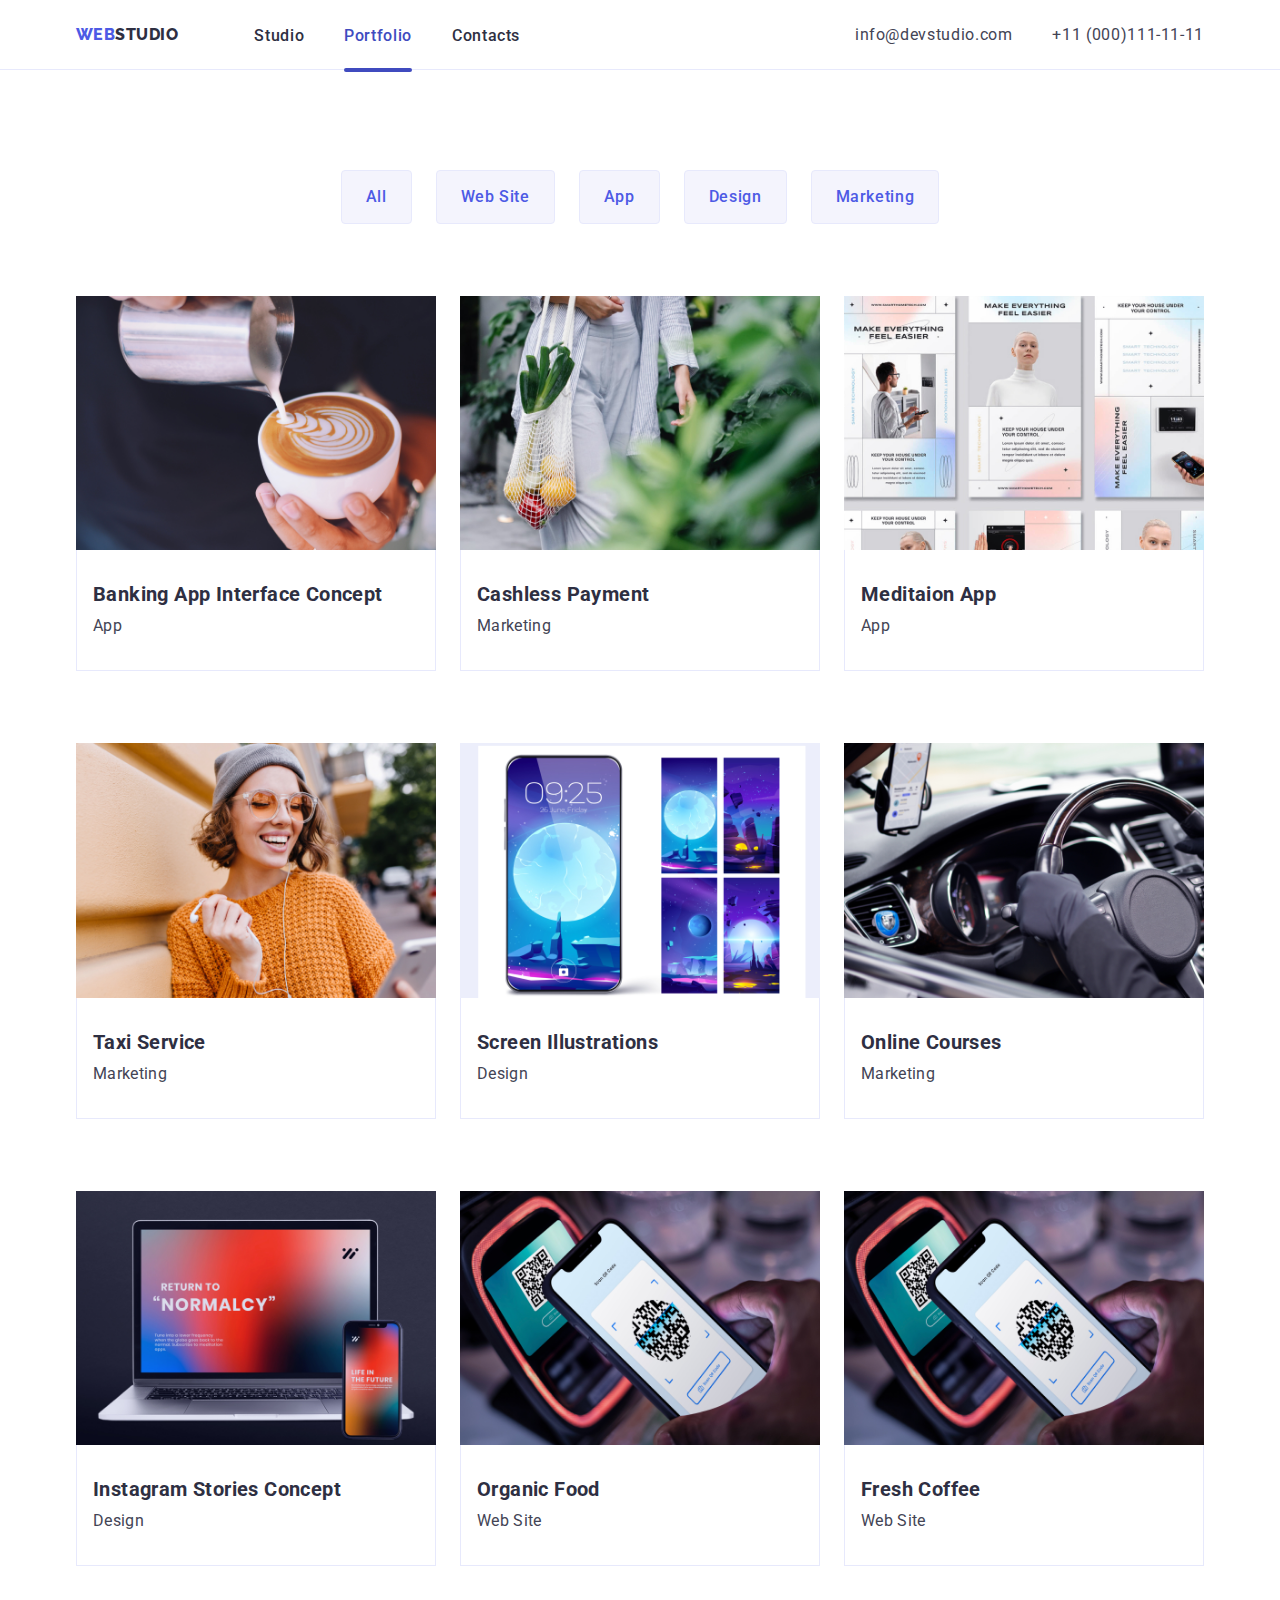
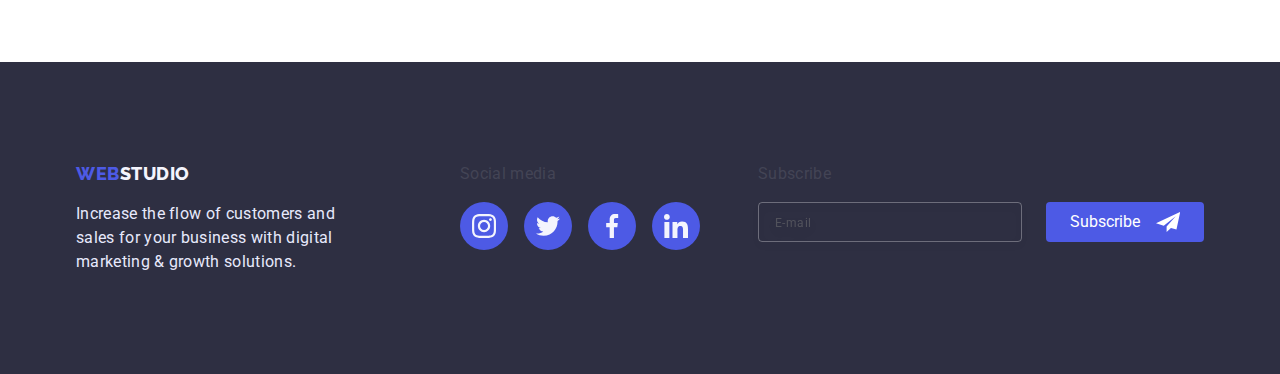
==== commit 946fc8a2: "fw svg" ====
--- a/portfolio.html
+++ b/portfolio.html
@@ -385,12 +385,12 @@
 	<button type="button" class="modal-close-btn js-close-menu"></button>
 	<ul class="modal__nav">
 		<li class="header__menu-item">
-			<a class="header__link current-page" href="index.html">
+			<a class="header__link" href="index.html">
 				Studio
 			</a>
 		</li>
 		<li class="header__menu-item">
-			<a class="header__link" href="portfolio.html">
+			<a class="header__link current-page" href="portfolio.html">
 				Portfolio
 			</a>
 		</li>
@@ -401,8 +401,8 @@
 		</li>
 	</ul>
 	<ul class="modal__address">
-		<li class="header__contacts-item phone">
-			<a class="header__contacts-link" href="mailto:info@devstudio.com">
+		<li class="header__contacts-item phone modal-phone">
+			<a class="header__contacts-link" href="tel:+110001111111">
 				+11 (000) 111-11-11
 			</a>
 		</li>
--- a/styles/components.css
+++ b/styles/components.css
@@ -5,21 +5,26 @@
 	font-size      : 16px;
 	letter-spacing : 0.02em;
 	line-height    : calc(24 / 16);
-	color          : var(--color-navyblue);
+	}
+p{
+	color: var(--color-stale);
 	}
 h1 {
+	color          : var(--color-navyblue);
 	font-weight    : 700;
 	font-size      : 36px;
 	letter-spacing : 0.02em;
 	line-height    : calc(40 / 36);
 	}
 h2 {
+	color          : var(--color-navyblue);
 	font-weight    : 700;
 	font-size      : 36px;
 	letter-spacing : 0.02em;
 	line-height    : calc(40 / 36);
 	}
 h3 {
+	color          : var(--color-navyblue);
 	font-weight    : 700;
 	font-size      : 36px;
 	letter-spacing : 0.02em;
--- a/styles/mobile.css
+++ b/styles/mobile.css
@@ -158,10 +158,6 @@
 .hero__btn {
 	margin : 0 auto;
 	}
-.feature__blocks {
-	/*display : flex;*/
-	/*gap     : 24px;*/
-	}
 .feature__block h3 {
 	margin : 8px 0;
 	text-align: center;
@@ -213,6 +209,7 @@
 	width   : 16px;
 	height  : 16px;
 	}
+
 .social__svg-bg {
 	display          : block;
 	padding          : 12px;
@@ -281,7 +278,7 @@
 	margin-bottom: 72px;
 	}
 .footer__social .social__svg-bg {
-	background: rgba(255, 255, 255, 0.1);
+	background: var(--color-iris);
 	border-radius : 50px;
 	transition: background-color 250ms cubic-bezier(0.4, 0, 0.2, 1);
 	}
@@ -293,10 +290,7 @@
 .footer__social .social__svg-bg:hover,
 .footer__social .social__svg-bg:active,
 .footer__social .social__svg-bg:focus {
-	background-color : var(--color-iris);
-	}
-.footer .container {
-
+	background-color : var(--color-green);
 	}
 
 .footer__subscribe-form input {
@@ -553,7 +547,7 @@
 .portfolio__nav{
 	display: flex;
 	flex-wrap: wrap;
-	justify-content: center;
+	justify-content: start;
 	gap: 24px 40px;
 	margin-bottom: 48px;
 	}
@@ -631,11 +625,47 @@
 	background     : var(--color-iris);
 	transition     : height 250ms cubic-bezier(0.4, 0, 0.2, 1);
 	}
-
+.menu-container svg{
+	width: 24px;
+	height: 24px;
+	}
+.footer svg{
+	width: 24px;
+	height: 24px;
+	}
 
 .overflow {
 	padding : 40px 32px;
 	}
 .portfolio__grid-link:hover .portfolio__grid_link-overflow {
 	height     : 100%;
+	}
+.menu-container .current-page{
+	color: var(--color-iris);
+	}
+.modal-phone a{
+	color: var(--color-iris);
+	}
+.team h3{
+	font-size: 20px;
+	line-height: calc(24 / 20);
+	font-weight: 500;
+	}
+.menu-container .social__icons{
+	justify-content: start;
+	gap: 56px;
+	}
+
+@media screen and (max-width:767px){
+
+	.portfolio__grid h3{
+		font-size: 20px;
+		line-height: calc(24 / 20);
+		font-weight: 500;
+		}
+	.feature__blocks {
+		display : flex;
+		gap     : 72px;
+		flex-wrap: wrap;
+		}
 	}--- a/styles/tablet.css
+++ b/styles/tablet.css
@@ -139,6 +139,7 @@
 	.portfolio__nav{
 		margin-bottom: 64px;
 		flex-wrap: nowrap;
+		gap: 24px;
 		}
 
 	.portfolio__grid-sub {
@@ -150,6 +151,15 @@
 		}
 	.portfolio__grid {
 		gap             : 72px 24px;
+		}
+	.portfolio__nav-btn{
+		padding: 12px 24px;
+		}
+	.feature__block h3 {
+		text-align: start;
+		}
+	.portfolio__nav{
+		justify-content: center;
 		}
 	}
 @media screen and (min-width: 768px) and (max-width: 1200px){
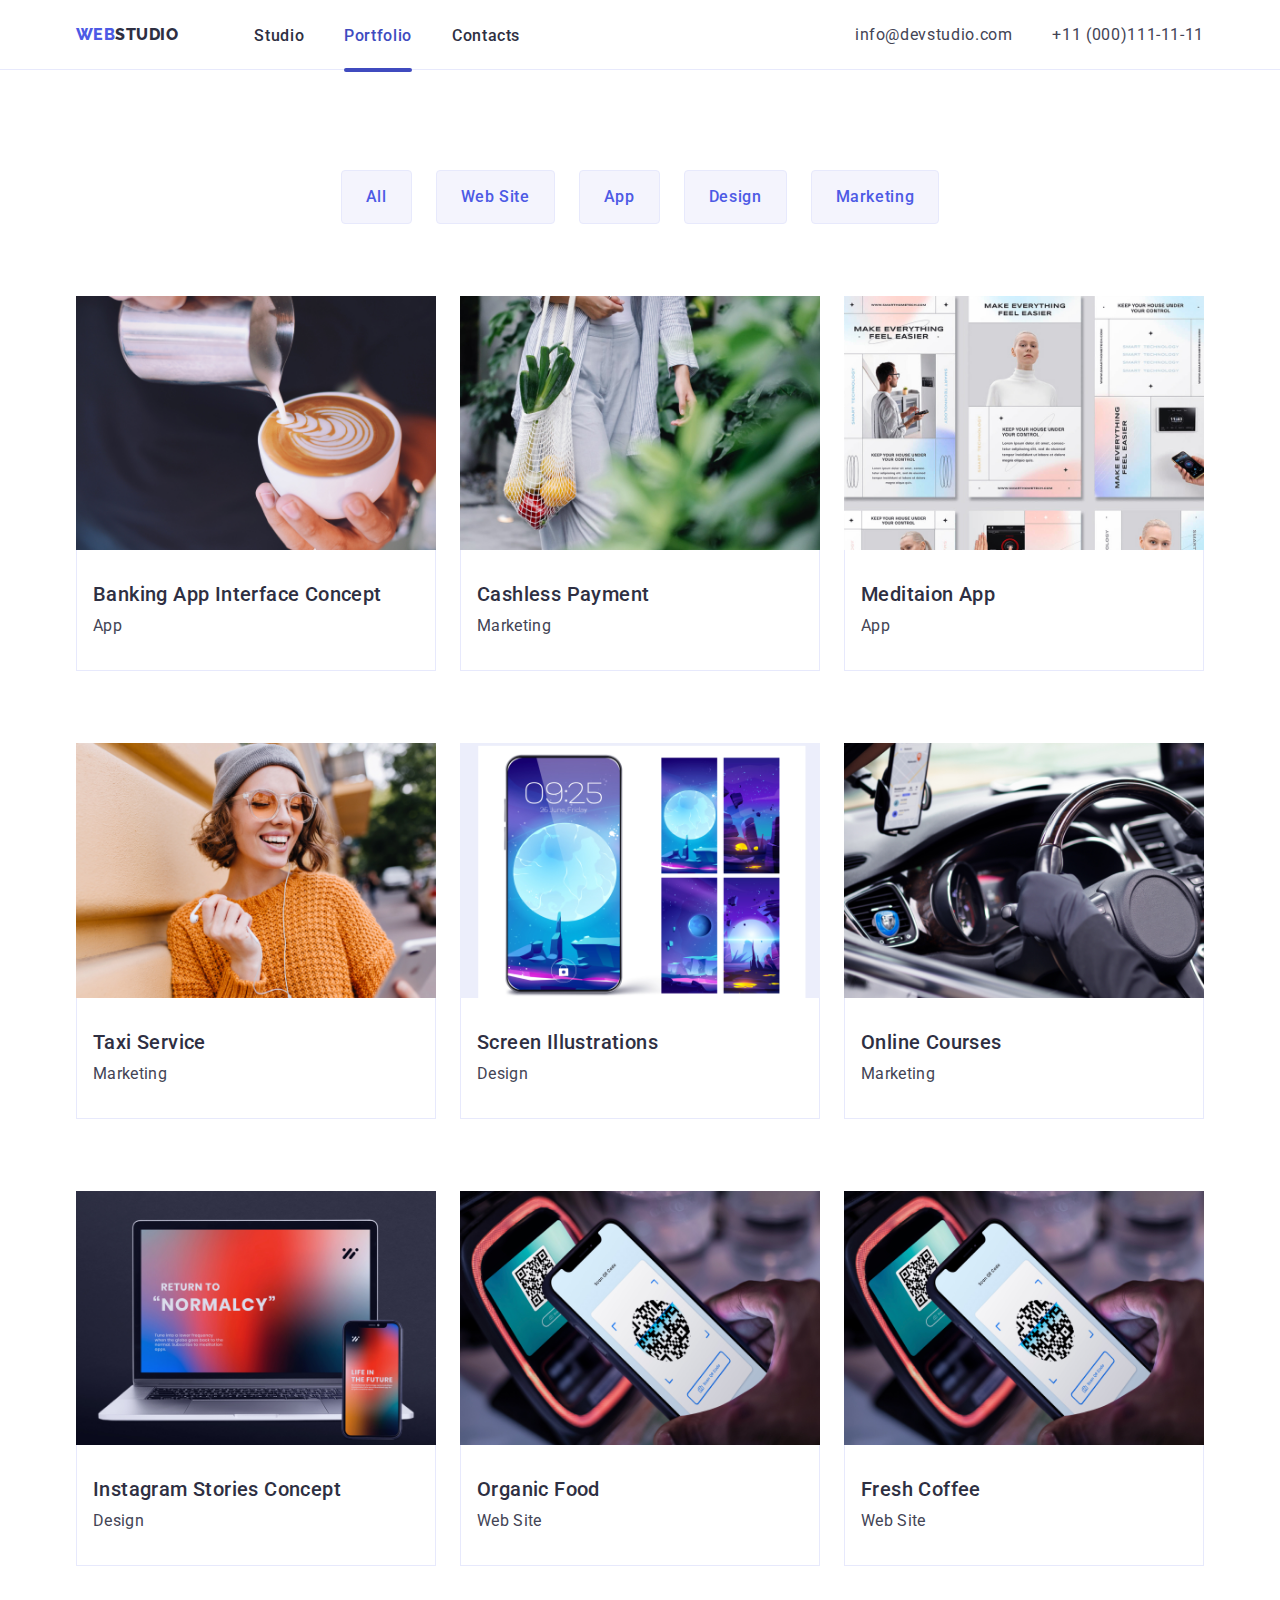
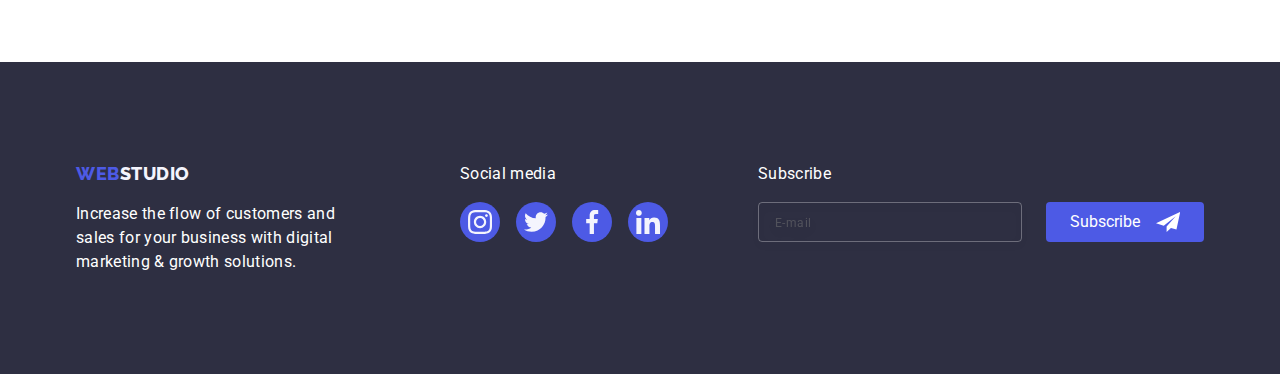
==== commit 37799d88: "fw svg" ====
--- a/portfolio.html
+++ b/portfolio.html
@@ -403,7 +403,7 @@
 	<ul class="modal__address">
 		<li class="header__contacts-item phone modal-phone">
 			<a class="header__contacts-link" href="tel:+110001111111">
-				+11 (000) 111-11-11
+				+11(000)111-11-11
 			</a>
 		</li>
 		<li class="header__contacts-item mail">
--- a/styles/mobile.css
+++ b/styles/mobile.css
@@ -159,8 +159,11 @@
 	margin : 0 auto;
 	}
 .feature__block h3 {
-	margin : 8px 0;
+	margin-bottom: 8px;
 	text-align: center;
+	}
+.feature__block-img{
+	margin-bottom: 8px;
 	}
 .feature__block p {
 	color : var(--color-stale);
@@ -629,10 +632,16 @@
 	width: 24px;
 	height: 24px;
 	}
+.menu-container .social__svg-bg{
+	padding: 8px;
+	}
 .footer svg{
 	width: 24px;
 	height: 24px;
 	}
+.footer .social__svg-bg{
+	padding: 8px;
+	}
 
 .overflow {
 	padding : 40px 32px;
@@ -645,6 +654,8 @@
 	}
 .modal-phone a{
 	color: var(--color-iris);
+	letter-spacing: 0.02em;
+	text-transform: capitalize;
 	}
 .team h3{
 	font-size: 20px;
@@ -655,14 +666,27 @@
 	justify-content: start;
 	gap: 56px;
 	}
+.footer p{
+	color: #ffffff;
+	}
+.portfolio__grid h3{
+	font-size: 20px;
+	line-height: calc(24 / 20);
+	font-weight: 500;
+	}
+
+@media screen and (max-width:375px){
+	.modal-phone a{
+		font-size: 25px;
+		}
+	.menu-container .social__icons{
+		gap: 25px;
+		}
+	}
 
 @media screen and (max-width:767px){
 
-	.portfolio__grid h3{
-		font-size: 20px;
-		line-height: calc(24 / 20);
-		font-weight: 500;
-		}
+
 	.feature__blocks {
 		display : flex;
 		gap     : 72px;
--- a/styles/tablet.css
+++ b/styles/tablet.css
@@ -115,7 +115,7 @@
 	.footer__logo{
 		text-align: left;
 		max-width : 264px;
-		margin-left : 108px;
+		margin-left : 93px;
 		margin-right: 16px;
 		}
 	.footer__social{
@@ -128,7 +128,7 @@
 		}
 	.footer__subscribe{
 		text-align: left;
-		margin-left: 108px;
+		margin-left: 93px;
 		}
 	.footer__subscribe-form {
 		display: flex;
